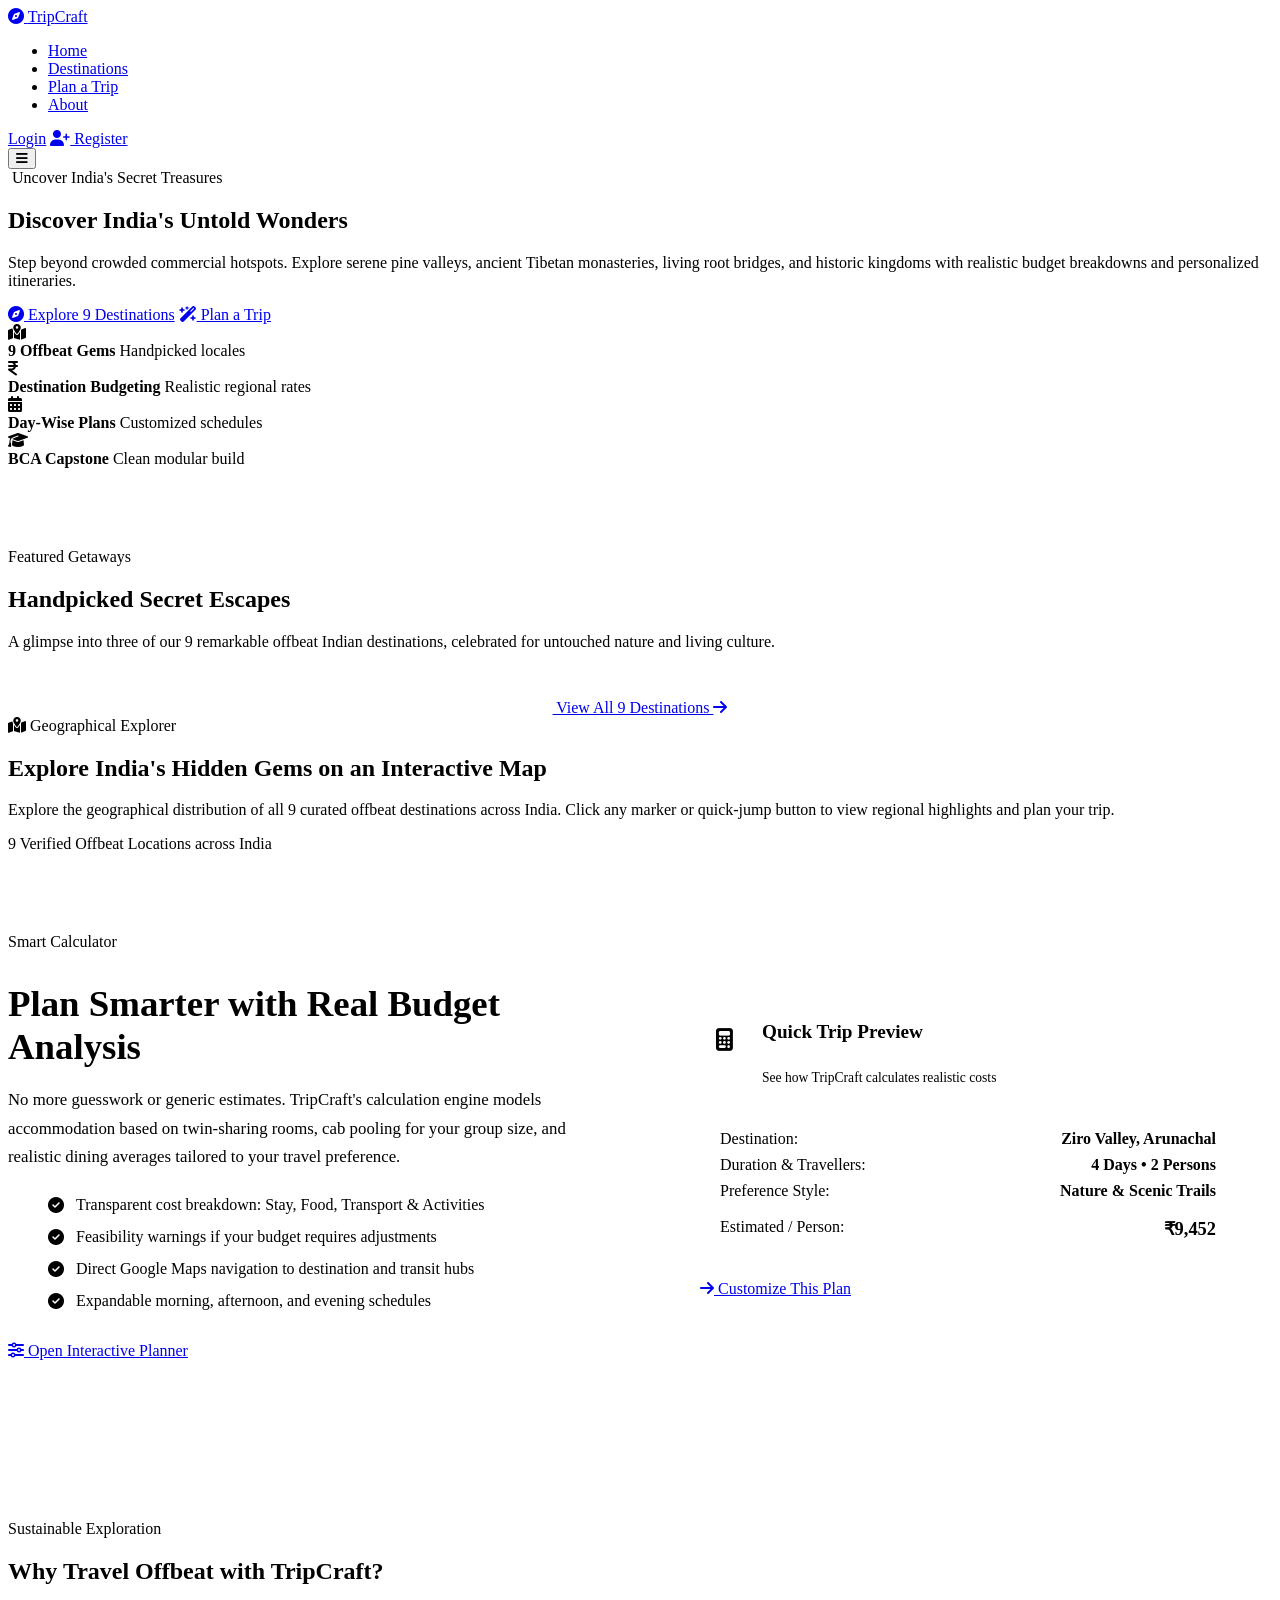
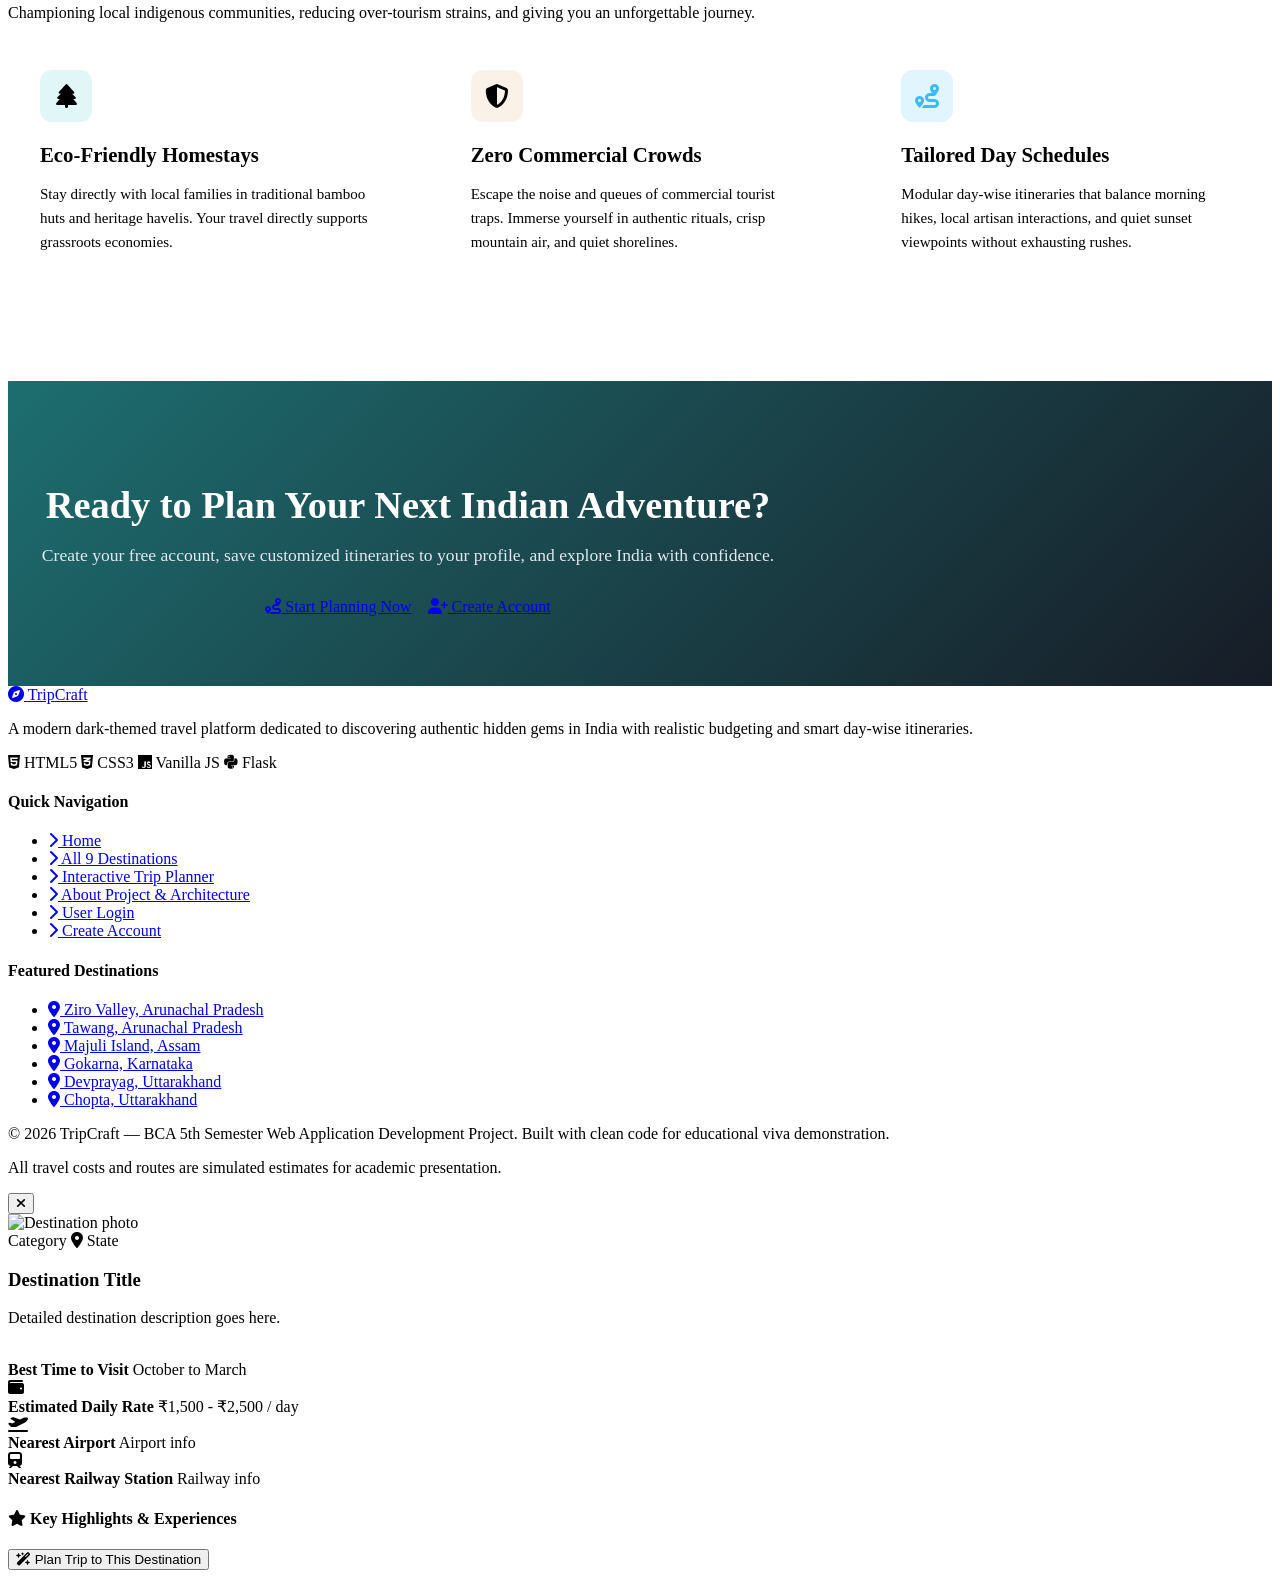
==== index.html @ 0efb02b8 "Add files via upload" ====
<!DOCTYPE html>
<html lang="en">
<head>
    <meta charset="UTF-8">
    <meta name="viewport" content="width=device-width, initial-scale=1.0">
    <title>TripCraft — Explore India's Hidden Gems & Plan Smart Trips</title>
    <meta name="description" content="TripCraft is a modern travel platform featuring 9 handpicked hidden destinations in India, realistic budget calculations, and personalized day-wise itineraries.">
    
    <!-- Google Fonts -->
    <link rel="preconnect" href="https://fonts.googleapis.com">
    <link rel="preconnect" href="https://fonts.gstatic.com" crossorigin>
    <link href="https://fonts.googleapis.com/css2?family=Outfit:wght@300;400;500;600;700;800&family=Plus+Jakarta+Sans:wght@400;500;600;700&display=swap" rel="stylesheet">
    
    <!-- Font Awesome Icons -->
    <link rel="stylesheet" href="https://cdnjs.cloudflare.com/ajax/libs/font-awesome/6.5.1/css/all.min.css" integrity="sha512-DTOQO9RWCH3ppGqcWaEA1BIZOC6xxalwEsw9c2QQeAIftl+Vegovlnee1c9QX4TctnWMn13TZye+giMm8e2LwA==" crossorigin="anonymous" referrerpolicy="no-referrer" />
    
    <!-- Leaflet.js CSS for Interactive Destinations Map -->
    <link rel="stylesheet" href="https://unpkg.com/leaflet@1.9.4/dist/leaflet.css" integrity="sha256-p4NxAoJBhIIN+hmNHrzRCf9tD/miZyoHS5obTRR9BMY=" crossorigin=""/>

    <!-- Custom Dark Theme Stylesheet -->
    <link rel="stylesheet" href="css/style.css">
</head>
<body>

    <!-- ================= NAVBAR ================= -->
    <header class="header" id="header">
        <div class="container navbar-container">
            <a href="index.html" class="logo">
                <span class="logo-icon"><i class="fa-solid fa-compass"></i></span>
                <span class="logo-text">Trip<span>Craft</span></span>
            </a>

            <nav class="nav-menu" id="navMenu">
                <ul class="nav-list">
                    <li class="nav-item"><a href="index.html" class="nav-link active">Home</a></li>
                    <li class="nav-item"><a href="destinations.html" class="nav-link">Destinations</a></li>
                    <li class="nav-item"><a href="planner.html" class="nav-link">Plan a Trip</a></li>
                    <li class="nav-item"><a href="about.html" class="nav-link">About</a></li>
                </ul>

                <!-- Dynamic Auth Section (Synced with JS) -->
                <div class="nav-auth" id="navAuthContainer">
                    <div class="auth-logged-out">
                        <a href="login.html" class="btn-nav-login">Login</a>
                        <a href="register.html" class="btn btn-primary btn-sm"><i class="fa-solid fa-user-plus"></i> Register</a>
                    </div>
                </div>
            </nav>

            <button class="nav-toggle" id="navToggle" aria-label="Toggle navigation menu">
                <i class="fa-solid fa-bars"></i>
            </button>
        </div>
    </header>

    <!-- ================= MAIN CONTENT ================= -->
    <main>
        <!-- Hero Section -->
        <section class="hero-section" id="home">
            <div class="hero-overlay"></div>
            <div class="container hero-content">
                <span class="hero-badge"><i class="fa-solid fa-sparkles"></i> Uncover India's Secret Treasures</span>
                <h1 class="hero-title">Discover India's <span>Untold Wonders</span></h1>
                <p class="hero-description">
                    Step beyond crowded commercial hotspots. Explore serene pine valleys, ancient Tibetan monasteries, living root bridges, and historic kingdoms with realistic budget breakdowns and personalized itineraries.
                </p>
                <div class="hero-buttons">
                    <a href="destinations.html" class="btn btn-primary btn-lg"><i class="fa-solid fa-compass"></i> Explore 9 Destinations</a>
                    <a href="planner.html" class="btn btn-secondary btn-lg"><i class="fa-solid fa-wand-magic-sparkles"></i> Plan a Trip</a>
                </div>

                <!-- Hero Highlights Strip -->
                <div class="hero-highlights">
                    <div class="highlight-item">
                        <i class="fa-solid fa-map-location-dot"></i>
                        <div>
                            <strong>9 Offbeat Gems</strong>
                            <span>Handpicked locales</span>
                        </div>
                    </div>
                    <div class="highlight-item">
                        <i class="fa-solid fa-indian-rupee-sign"></i>
                        <div>
                            <strong>Destination Budgeting</strong>
                            <span>Realistic regional rates</span>
                        </div>
                    </div>
                    <div class="highlight-item">
                        <i class="fa-solid fa-calendar-days"></i>
                        <div>
                            <strong>Day-Wise Plans</strong>
                            <span>Customized schedules</span>
                        </div>
                    </div>
                    <div class="highlight-item">
                        <i class="fa-solid fa-graduation-cap"></i>
                        <div>
                            <strong>BCA Capstone</strong>
                            <span>Clean modular build</span>
                        </div>
                    </div>
                </div>
            </div>
        </section>

        <!-- Featured Destinations Preview Section -->
        <section class="destinations-section" style="padding-top: 80px;">
            <div class="container">
                <div class="section-header">
                    <span class="section-tag">Featured Getaways</span>
                    <h2 class="section-title">Handpicked Secret Escapes</h2>
                    <p class="section-subtitle">
                        A glimpse into three of our 9 remarkable offbeat Indian destinations, celebrated for untouched nature and living culture.
                    </p>
                </div>

                <!-- Top 3 Grid Preview -->
                <div class="destinations-grid" id="destinationsGrid">
                    <!-- Populated dynamically via main.js -->
                </div>

                <div style="text-align: center; margin-top: 48px;">
                    <a href="destinations.html" class="btn btn-outline btn-lg">
                        <i class="fa-solid fa-grid-2"></i> View All 9 Destinations <i class="fa-solid fa-arrow-right"></i>
                    </a>
                </div>
            </div>
        </section>

        <!-- ================= INTERACTIVE DESTINATIONS MAP SECTION ================= -->
        <section class="map-section" id="interactiveMapSection">
            <div class="container">
                <div class="section-header">
                    <span class="section-tag"><i class="fa-solid fa-map-location-dot"></i> Geographical Explorer</span>
                    <h2 class="section-title">Explore India's Hidden Gems on an Interactive Map</h2>
                    <p class="section-subtitle">
                        Explore the geographical distribution of all 9 curated offbeat destinations across India. Click any marker or quick-jump button to view regional highlights and plan your trip.
                    </p>
                </div>

                <!-- Quick-Jump Filter Chips -->
                <div class="map-chips-container" id="mapChipsContainer">
                    <!-- Populated dynamically via main.js -->
                </div>

                <!-- Map Canvas -->
                <div class="map-wrapper">
                    <div id="destinationsMap" class="destinations-map"></div>
                    <div class="map-overlay-legend">
                        <span class="legend-dot"></span>
                        <span>9 Verified Offbeat Locations across India</span>
                    </div>
                </div>
            </div>
        </section>

        <!-- Interactive Trip Planner Teaser Section -->
        <section style="background-color: var(--bg-secondary); padding: 80px 0; border-top: 1px solid var(--border-color); border-bottom: 1px solid var(--border-color);">
            <div class="container" style="display: grid; grid-template-columns: 1fr 1fr; gap: 48px; align-items: center;">
                <div>
                    <span class="section-tag">Smart Calculator</span>
                    <h2 style="font-size: 2.3rem; margin-bottom: 18px; color: var(--text-main);">
                        Plan Smarter with Real Budget Analysis
                    </h2>
                    <p style="font-size: 1.05rem; color: var(--text-secondary); margin-bottom: 24px; line-height: 1.7;">
                        No more guesswork or generic estimates. TripCraft's calculation engine models accommodation based on twin-sharing rooms, cab pooling for your group size, and realistic dining averages tailored to your travel preference.
                    </p>
                    <ul style="display: flex; flex-direction: column; gap: 14px; margin-bottom: 32px;">
                        <li style="display: flex; align-items: center; gap: 12px; font-weight: 500;">
                            <i class="fa-solid fa-circle-check" style="color: var(--primary);"></i> Transparent cost breakdown: Stay, Food, Transport & Activities
                        </li>
                        <li style="display: flex; align-items: center; gap: 12px; font-weight: 500;">
                            <i class="fa-solid fa-circle-check" style="color: var(--primary);"></i> Feasibility warnings if your budget requires adjustments
                        </li>
                        <li style="display: flex; align-items: center; gap: 12px; font-weight: 500;">
                            <i class="fa-solid fa-circle-check" style="color: var(--primary);"></i> Direct Google Maps navigation to destination and transit hubs
                        </li>
                        <li style="display: flex; align-items: center; gap: 12px; font-weight: 500;">
                            <i class="fa-solid fa-circle-check" style="color: var(--primary);"></i> Expandable morning, afternoon, and evening schedules
                        </li>
                    </ul>
                    <a href="planner.html" class="btn btn-primary btn-lg">
                        <i class="fa-solid fa-sliders"></i> Open Interactive Planner
                    </a>
                </div>

                <div style="background: var(--bg-card); border: 1px solid var(--border-subtle); border-radius: var(--radius-lg); padding: 36px; box-shadow: var(--shadow-lg);">
                    <div style="display: flex; align-items: center; gap: 14px; margin-bottom: 24px;">
                        <div style="width: 48px; height: 48px; border-radius: var(--radius-sm); background: var(--primary-light); color: var(--primary); display: flex; align-items: center; justify-content: center; font-size: 1.4rem;">
                            <i class="fa-solid fa-calculator"></i>
                        </div>
                        <div>
                            <h4 style="font-size: 1.2rem; color: var(--text-main);">Quick Trip Preview</h4>
                            <span style="font-size: 0.85rem; color: var(--text-muted);">See how TripCraft calculates realistic costs</span>
                        </div>
                    </div>

                    <div style="background: var(--bg-secondary); border-radius: var(--radius-md); padding: 20px; border: 1px solid var(--border-color); margin-bottom: 20px;">
                        <div style="display: flex; justify-content: space-between; margin-bottom: 8px;">
                            <span>Destination:</span>
                            <strong style="color: var(--text-main);">Ziro Valley, Arunachal</strong>
                        </div>
                        <div style="display: flex; justify-content: space-between; margin-bottom: 8px;">
                            <span>Duration & Travellers:</span>
                            <strong style="color: var(--text-main);">4 Days • 2 Persons</strong>
                        </div>
                        <div style="display: flex; justify-content: space-between; margin-bottom: 8px;">
                            <span>Preference Style:</span>
                            <strong style="color: var(--primary);">Nature & Scenic Trails</strong>
                        </div>
                        <div style="display: flex; justify-content: space-between; padding-top: 10px; border-top: 1px solid var(--border-color);">
                            <span>Estimated / Person:</span>
                            <strong style="color: var(--secondary-accent); font-size: 1.15rem;">₹9,452</strong>
                        </div>
                    </div>

                    <a href="planner.html?dest=ziro" class="btn btn-outline btn-block">
                        <i class="fa-solid fa-arrow-right"></i> Customize This Plan
                    </a>
                </div>
            </div>
        </section>

        <!-- Why Choose TripCraft / Sustainable Travel -->
        <section style="padding: 80px 0;">
            <div class="container">
                <div class="section-header">
                    <span class="section-tag">Sustainable Exploration</span>
                    <h2 class="section-title">Why Travel Offbeat with TripCraft?</h2>
                    <p class="section-subtitle">
                        Championing local indigenous communities, reducing over-tourism strains, and giving you an unforgettable journey.
                    </p>
                </div>

                <div style="display: grid; grid-template-columns: repeat(3, 1fr); gap: 28px;">
                    <div style="background: var(--bg-card); border: 1px solid var(--border-color); border-radius: var(--radius-lg); padding: 32px; box-shadow: var(--shadow-sm);">
                        <div style="width: 52px; height: 52px; border-radius: 12px; background: rgba(54, 191, 192, 0.15); color: var(--primary); display: flex; align-items: center; justify-content: center; font-size: 1.5rem; margin-bottom: 20px;">
                            <i class="fa-solid fa-tree"></i>
                        </div>
                        <h3 style="font-size: 1.3rem; margin-bottom: 12px;">Eco-Friendly Homestays</h3>
                        <p style="font-size: 0.94rem; line-height: 1.6;">
                            Stay directly with local families in traditional bamboo huts and heritage havelis. Your travel directly supports grassroots economies.
                        </p>
                    </div>

                    <div style="background: var(--bg-card); border: 1px solid var(--border-color); border-radius: var(--radius-lg); padding: 32px; box-shadow: var(--shadow-sm);">
                        <div style="width: 52px; height: 52px; border-radius: 12px; background: rgba(217, 168, 108, 0.15); color: var(--secondary-accent); display: flex; align-items: center; justify-content: center; font-size: 1.5rem; margin-bottom: 20px;">
                            <i class="fa-solid fa-shield-halved"></i>
                        </div>
                        <h3 style="font-size: 1.3rem; margin-bottom: 12px;">Zero Commercial Crowds</h3>
                        <p style="font-size: 0.94rem; line-height: 1.6;">
                            Escape the noise and queues of commercial tourist traps. Immerse yourself in authentic rituals, crisp mountain air, and quiet shorelines.
                        </p>
                    </div>

                    <div style="background: var(--bg-card); border: 1px solid var(--border-color); border-radius: var(--radius-lg); padding: 32px; box-shadow: var(--shadow-sm);">
                        <div style="width: 52px; height: 52px; border-radius: 12px; background: rgba(56, 189, 248, 0.15); color: #38bdf8; display: flex; align-items: center; justify-content: center; font-size: 1.5rem; margin-bottom: 20px;">
                            <i class="fa-solid fa-route"></i>
                        </div>
                        <h3 style="font-size: 1.3rem; margin-bottom: 12px;">Tailored Day Schedules</h3>
                        <p style="font-size: 0.94rem; line-height: 1.6;">
                            Modular day-wise itineraries that balance morning hikes, local artisan interactions, and quiet sunset viewpoints without exhausting rushes.
                        </p>
                    </div>
                </div>
            </div>
        </section>

        <!-- CTA Callout Banner -->
        <section style="background: linear-gradient(135deg, #1d6e70 0%, #171c26 100%); padding: 70px 0; border-top: 1px solid var(--border-color);">
            <div class="container" style="text-align: center; max-width: 800px;">
                <h2 style="font-size: 2.4rem; color: #ffffff; margin-bottom: 16px;">Ready to Plan Your Next Indian Adventure?</h2>
                <p style="font-size: 1.1rem; color: #e2e8f0; margin-bottom: 32px;">
                    Create your free account, save customized itineraries to your profile, and explore India with confidence.
                </p>
                <div style="display: flex; justify-content: center; gap: 16px; flex-wrap: wrap;">
                    <a href="planner.html" class="btn btn-primary btn-lg"><i class="fa-solid fa-route"></i> Start Planning Now</a>
                    <a href="register.html" class="btn btn-outline-white btn-lg"><i class="fa-solid fa-user-plus"></i> Create Account</a>
                </div>
            </div>
        </section>
    </main>

    <!-- ================= FOOTER ================= -->
    <footer class="footer">
        <div class="container footer-container">
            <div class="footer-col brand-col">
                <a href="index.html" class="logo footer-logo">
                    <span class="logo-icon"><i class="fa-solid fa-compass"></i></span>
                    <span class="logo-text">Trip<span>Craft</span></span>
                </a>
                <p class="footer-desc">
                    A modern dark-themed travel platform dedicated to discovering authentic hidden gems in India with realistic budgeting and smart day-wise itineraries.
                </p>
                <div class="footer-badges">
                    <span class="footer-tag"><i class="fa-brands fa-html5"></i> HTML5</span>
                    <span class="footer-tag"><i class="fa-brands fa-css3-alt"></i> CSS3</span>
                    <span class="footer-tag"><i class="fa-brands fa-js"></i> Vanilla JS</span>
                    <span class="footer-tag"><i class="fa-brands fa-python"></i> Flask</span>
                </div>
            </div>

            <div class="footer-col links-col">
                <h4>Quick Navigation</h4>
                <ul class="footer-links">
                    <li><a href="index.html"><i class="fa-solid fa-chevron-right"></i> Home</a></li>
                    <li><a href="destinations.html"><i class="fa-solid fa-chevron-right"></i> All 9 Destinations</a></li>
                    <li><a href="planner.html"><i class="fa-solid fa-chevron-right"></i> Interactive Trip Planner</a></li>
                    <li><a href="about.html"><i class="fa-solid fa-chevron-right"></i> About Project & Architecture</a></li>
                    <li><a href="login.html"><i class="fa-solid fa-chevron-right"></i> User Login</a></li>
                    <li><a href="register.html"><i class="fa-solid fa-chevron-right"></i> Create Account</a></li>
                </ul>
            </div>

            <div class="footer-col dest-col">
                <h4>Featured Destinations</h4>
                <ul class="footer-links">
                    <li><a href="destinations.html"><i class="fa-solid fa-location-dot"></i> Ziro Valley, Arunachal Pradesh</a></li>
                    <li><a href="destinations.html"><i class="fa-solid fa-location-dot"></i> Tawang, Arunachal Pradesh</a></li>
                    <li><a href="destinations.html"><i class="fa-solid fa-location-dot"></i> Majuli Island, Assam</a></li>
                    <li><a href="destinations.html"><i class="fa-solid fa-location-dot"></i> Gokarna, Karnataka</a></li>
                    <li><a href="destinations.html"><i class="fa-solid fa-location-dot"></i> Devprayag, Uttarakhand</a></li>
                    <li><a href="destinations.html"><i class="fa-solid fa-location-dot"></i> Chopta, Uttarakhand</a></li>
                </ul>
            </div>
        </div>

        <div class="footer-bottom">
            <div class="container footer-bottom-content">
                <p>© 2026 TripCraft — BCA 5th Semester Web Application Development Project. Built with clean code for educational viva demonstration.</p>
                <p class="footer-disclaimer-text">All travel costs and routes are simulated estimates for academic presentation.</p>
            </div>
        </div>
    </footer>

    <!-- ================= DESTINATION DETAILS MODAL ================= -->
    <div class="modal-backdrop" id="destinationModal" aria-hidden="true">
        <div class="modal-dialog">
            <button class="modal-close-btn" id="modalCloseBtn" aria-label="Close details modal">
                <i class="fa-solid fa-xmark"></i>
            </button>
            <div class="modal-image-wrapper">
                <img id="modalImg" src="" alt="Destination photo" class="modal-hero-img">
                <div class="modal-badge-group">
                    <span class="modal-category" id="modalCategory">Category</span>
                    <span class="modal-state" id="modalState"><i class="fa-solid fa-location-dot"></i> State</span>
                </div>
            </div>
            <div class="modal-body">
                <h3 class="modal-title" id="modalTitle">Destination Title</h3>
                <p class="modal-description" id="modalDescription">Detailed destination description goes here.</p>

                <div class="modal-info-grid">
                    <div class="modal-info-item">
                        <i class="fa-solid fa-calendar-star"></i>
                        <div>
                            <strong>Best Time to Visit</strong>
                            <span id="modalBestTime">October to March</span>
                        </div>
                    </div>
                    <div class="modal-info-item">
                        <i class="fa-solid fa-wallet"></i>
                        <div>
                            <strong>Estimated Daily Rate</strong>
                            <span id="modalDailyRate">₹1,500 - ₹2,500 / day</span>
                        </div>
                    </div>
                    <div class="modal-info-item">
                        <i class="fa-solid fa-plane-departure"></i>
                        <div>
                            <strong>Nearest Airport</strong>
                            <span id="modalAirport">Airport info</span>
                        </div>
                    </div>
                    <div class="modal-info-item">
                        <i class="fa-solid fa-train"></i>
                        <div>
                            <strong>Nearest Railway Station</strong>
                            <span id="modalRailway">Railway info</span>
                        </div>
                    </div>
                </div>

                <div class="modal-highlights-box">
                    <h4><i class="fa-solid fa-star"></i> Key Highlights & Experiences</h4>
                    <ul class="modal-highlights-list" id="modalHighlights">
                        <!-- Populated by JS -->
                    </ul>
                </div>

                <div class="modal-actions">
                    <button class="btn btn-primary btn-block btn-lg" id="modalBtnPlanHere">
                        <i class="fa-solid fa-wand-magic-sparkles"></i> Plan Trip to This Destination
                    </button>
                </div>
            </div>
        </div>
    </div>

    <!-- Leaflet.js for Interactive Destinations Map -->
    <script src="https://unpkg.com/leaflet@1.9.4/dist/leaflet.js" integrity="sha256-20nQCchB9co0qIjJZRGuk2/Z9VM+kNiyxNV1lvTlZBo=" crossorigin=""></script>

    <!-- Custom JavaScript -->
    <script src="js/main.js"></script>
</body>
</html>
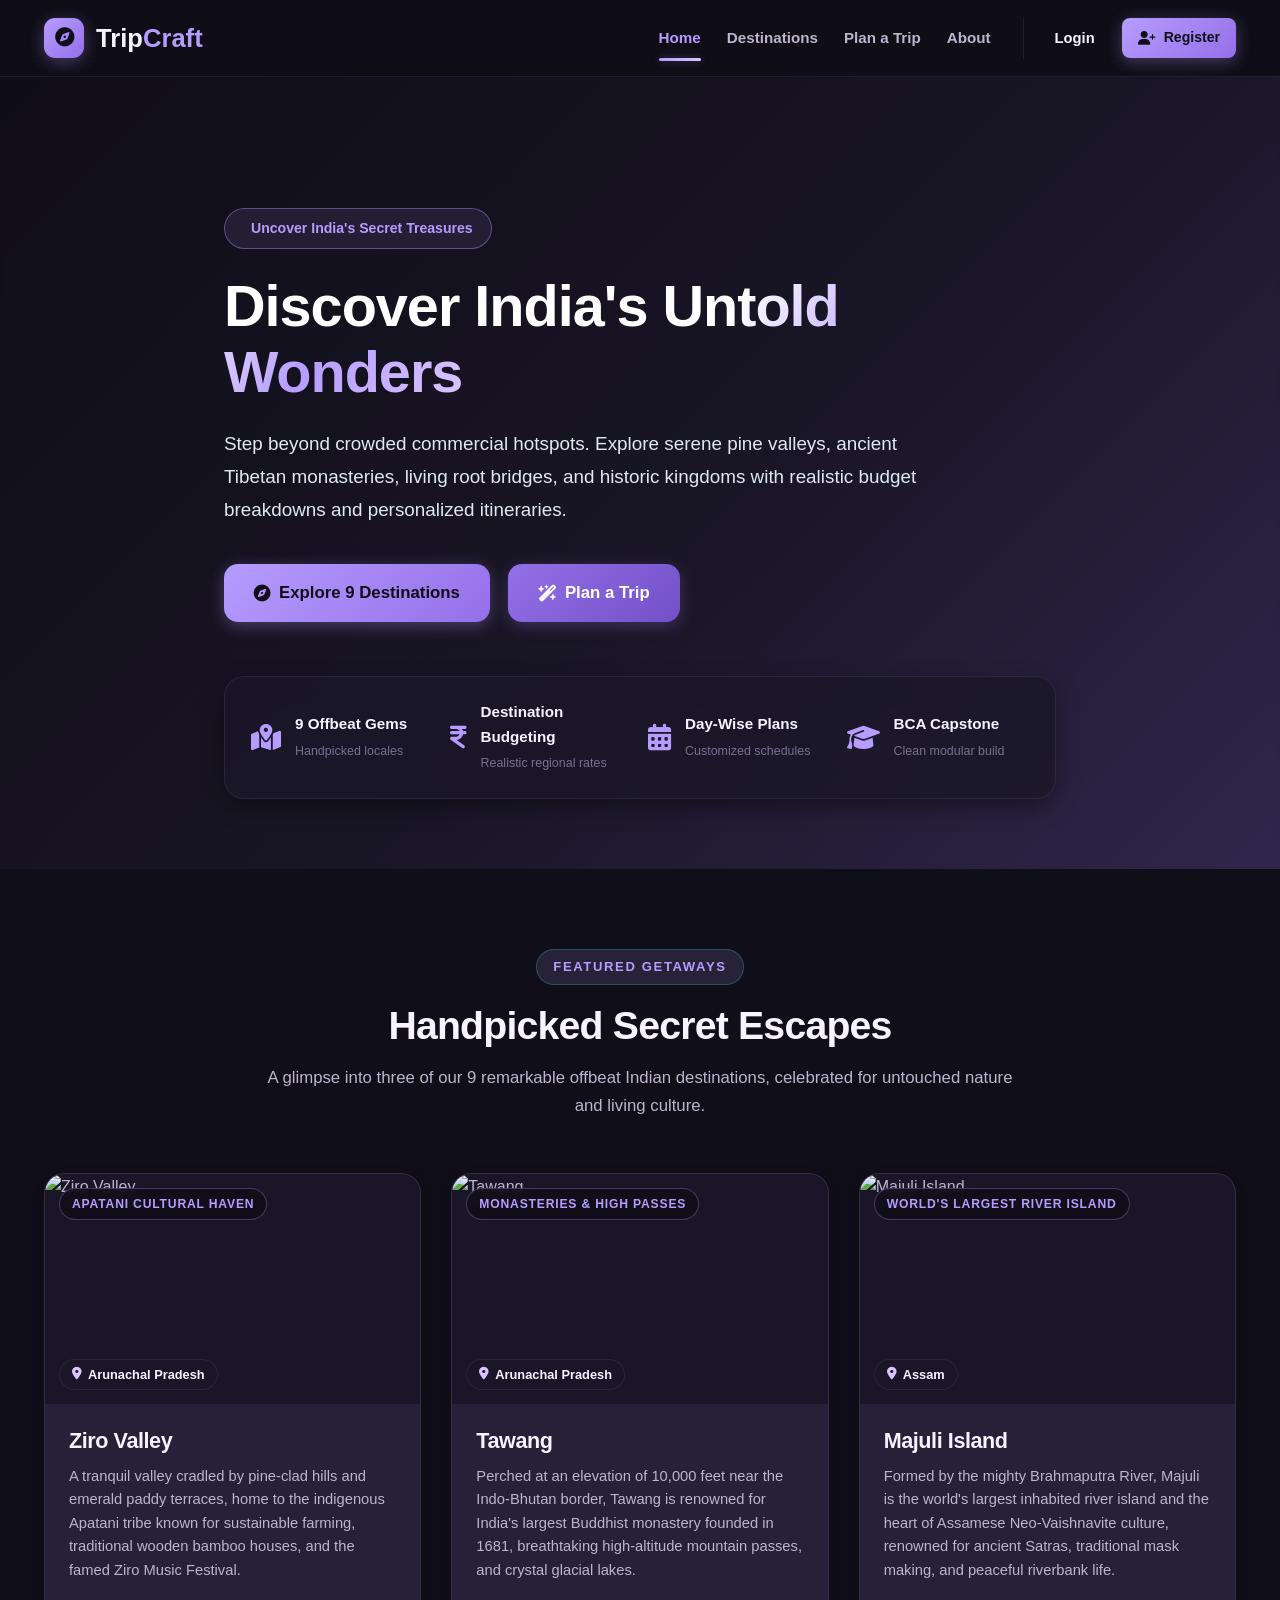
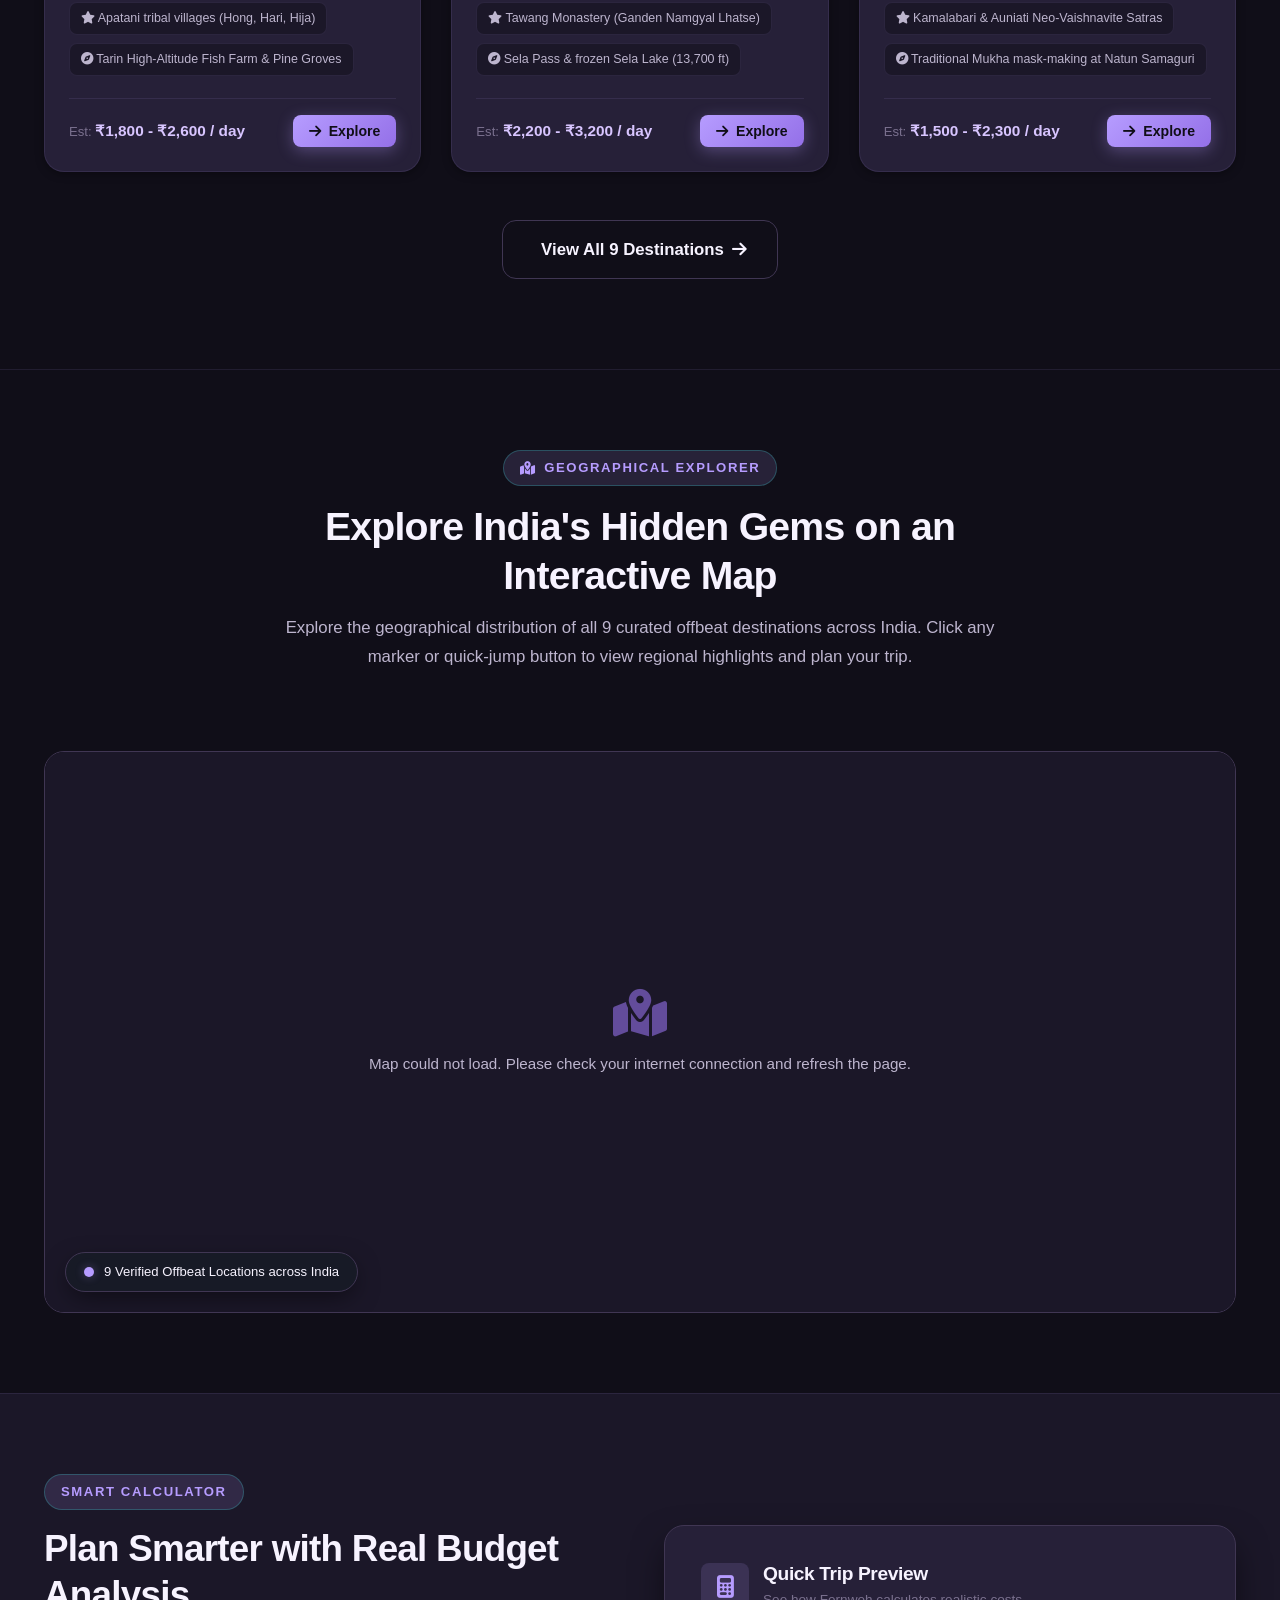
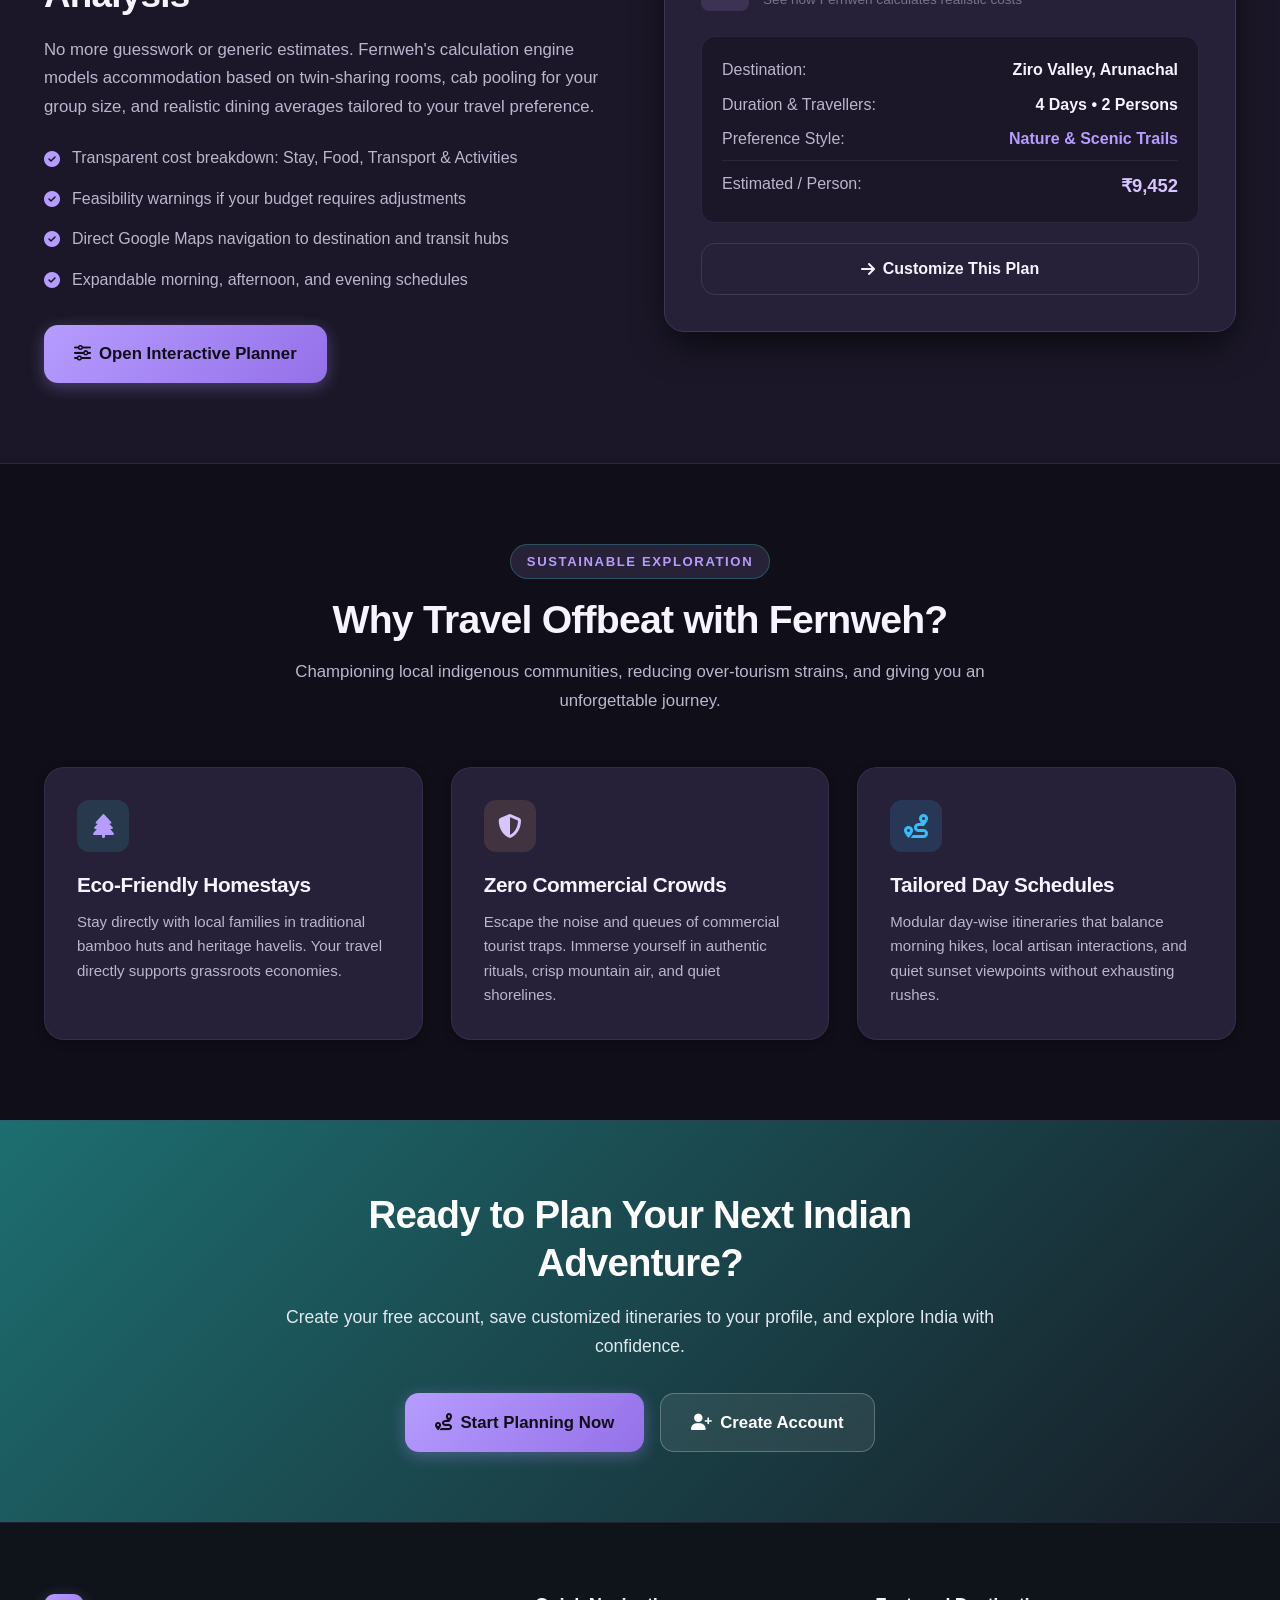
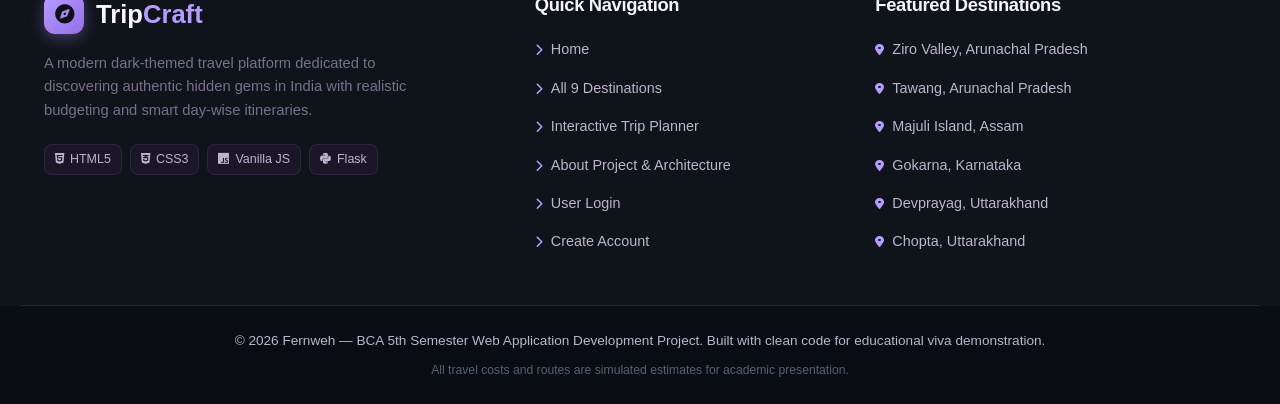
==== commit 392094fa: "Fix Fernweh asset paths and branding" ====
--- a/index.html
+++ b/index.html
@@ -3,8 +3,8 @@
 <head>
     <meta charset="UTF-8">
     <meta name="viewport" content="width=device-width, initial-scale=1.0">
-    <title>TripCraft — Explore India's Hidden Gems & Plan Smart Trips</title>
-    <meta name="description" content="TripCraft is a modern travel platform featuring 9 handpicked hidden destinations in India, realistic budget calculations, and personalized day-wise itineraries.">
+    <title>Fernweh — Explore India's Hidden Gems & Plan Smart Trips</title>
+    <meta name="description" content="Fernweh is a modern travel platform featuring 9 handpicked hidden destinations in India, realistic budget calculations, and personalized day-wise itineraries.">
     
     <!-- Google Fonts -->
     <link rel="preconnect" href="https://fonts.googleapis.com">
@@ -18,7 +18,7 @@
     <link rel="stylesheet" href="https://unpkg.com/leaflet@1.9.4/dist/leaflet.css" integrity="sha256-p4NxAoJBhIIN+hmNHrzRCf9tD/miZyoHS5obTRR9BMY=" crossorigin=""/>
 
     <!-- Custom Dark Theme Stylesheet -->
-    <link rel="stylesheet" href="css/style.css">
+    <link rel="stylesheet" href="style.css">
 </head>
 <body>
 
@@ -163,7 +163,7 @@
                         Plan Smarter with Real Budget Analysis
                     </h2>
                     <p style="font-size: 1.05rem; color: var(--text-secondary); margin-bottom: 24px; line-height: 1.7;">
-                        No more guesswork or generic estimates. TripCraft's calculation engine models accommodation based on twin-sharing rooms, cab pooling for your group size, and realistic dining averages tailored to your travel preference.
+                        No more guesswork or generic estimates. Fernweh's calculation engine models accommodation based on twin-sharing rooms, cab pooling for your group size, and realistic dining averages tailored to your travel preference.
                     </p>
                     <ul style="display: flex; flex-direction: column; gap: 14px; margin-bottom: 32px;">
                         <li style="display: flex; align-items: center; gap: 12px; font-weight: 500;">
@@ -191,7 +191,7 @@
                         </div>
                         <div>
                             <h4 style="font-size: 1.2rem; color: var(--text-main);">Quick Trip Preview</h4>
-                            <span style="font-size: 0.85rem; color: var(--text-muted);">See how TripCraft calculates realistic costs</span>
+                            <span style="font-size: 0.85rem; color: var(--text-muted);">See how Fernweh calculates realistic costs</span>
                         </div>
                     </div>
 
@@ -221,12 +221,12 @@
             </div>
         </section>
 
-        <!-- Why Choose TripCraft / Sustainable Travel -->
+        <!-- Why Choose Fernweh / Sustainable Travel -->
         <section style="padding: 80px 0;">
             <div class="container">
                 <div class="section-header">
                     <span class="section-tag">Sustainable Exploration</span>
-                    <h2 class="section-title">Why Travel Offbeat with TripCraft?</h2>
+                    <h2 class="section-title">Why Travel Offbeat with Fernweh?</h2>
                     <p class="section-subtitle">
                         Championing local indigenous communities, reducing over-tourism strains, and giving you an unforgettable journey.
                     </p>
@@ -327,7 +327,7 @@
 
         <div class="footer-bottom">
             <div class="container footer-bottom-content">
-                <p>© 2026 TripCraft — BCA 5th Semester Web Application Development Project. Built with clean code for educational viva demonstration.</p>
+                <p>© 2026 Fernweh — BCA 5th Semester Web Application Development Project. Built with clean code for educational viva demonstration.</p>
                 <p class="footer-disclaimer-text">All travel costs and routes are simulated estimates for academic presentation.</p>
             </div>
         </div>
@@ -401,6 +401,6 @@
     <script src="https://unpkg.com/leaflet@1.9.4/dist/leaflet.js" integrity="sha256-20nQCchB9co0qIjJZRGuk2/Z9VM+kNiyxNV1lvTlZBo=" crossorigin=""></script>
 
     <!-- Custom JavaScript -->
-    <script src="js/main.js"></script>
+    <script src="main.js"></script>
 </body>
 </html>
--- a/style.css
+++ b/style.css
@@ -0,0 +1,2926 @@
+/* ===================================================================
+   TripCraft — Premium Purple/Lavender Dark Theme Travel Platform
+   CSS3 Stylesheet (Deep Black-Purple & Lavender UI/UX)
+   =================================================================== */
+
+/* ---------------- 1. CSS VARIABLES (PURPLE/LAVENDER PALETTE) ---------------- */
+:root {
+    /* Base Dark Purple Theme Colors */
+    --bg-main: #100E18;            /* Deep black-purple background */
+    --bg-secondary: #1B1728;       /* Secondary background / sections */
+    --bg-card: #262038;            /* Card & container background */
+    --bg-card-hover: #2f2a45;      /* Card hover state */
+    --bg-glass: rgba(38, 32, 56, 0.88);
+
+    /* Purple / Lavender Accents */
+    --primary: #B69CFF;            /* Soft lavender primary */
+    --primary-hover: #c8b3ff;
+    --primary-dark: #9470E8;       /* Deep purple highlight */
+    --primary-light: rgba(182, 156, 255, 0.14);
+    --primary-glow: rgba(182, 156, 255, 0.32);
+
+    --secondary-accent: #D8C5FF;   /* Light lavender secondary */
+    --secondary-hover: #e8d8ff;
+    --secondary-light: rgba(216, 197, 255, 0.12);
+    --secondary-glow: rgba(148, 112, 232, 0.3);
+
+    /* Text Colors */
+    --text-main: #F7F3FF;          /* Warm white / lavender tint */
+    --text-secondary: #BDB5CE;     /* Secondary / body text */
+    --text-muted: #7A708E;         /* Subtext & placeholders */
+    --text-inverse: #100E18;       /* Text on bright accents */
+
+    /* Borders & Dividers */
+    --border-color: rgba(182, 156, 255, 0.10);
+    --border-color-hover: rgba(182, 156, 255, 0.45);
+    --border-subtle: #403653;
+
+    /* Status Colors */
+    --success: #10b981;
+    --success-bg: rgba(16, 185, 129, 0.16);
+    --success-border: rgba(16, 185, 129, 0.4);
+
+    --warning: #f59e0b;
+    --warning-bg: rgba(245, 158, 11, 0.16);
+    --warning-border: rgba(245, 158, 11, 0.4);
+
+    --danger: #f87171;
+    --danger-bg: rgba(239, 68, 68, 0.16);
+    --danger-border: rgba(239, 68, 68, 0.4);
+
+    --info: #a78bfa;
+    --info-bg: rgba(167, 139, 250, 0.15);
+
+    /* Typography */
+    --font-heading: 'Outfit', -apple-system, BlinkMacSystemFont, 'Segoe UI', Roboto, sans-serif;
+    --font-body: 'Plus Jakarta Sans', -apple-system, BlinkMacSystemFont, 'Segoe UI', Roboto, sans-serif;
+
+    /* Spacing & Radii */
+    --radius-sm: 8px;
+    --radius-md: 14px;
+    --radius-lg: 20px;
+    --radius-xl: 28px;
+    --radius-full: 9999px;
+
+    /* Dark Purple Shadows */
+    --shadow-sm: 0 2px 8px rgba(0, 0, 0, 0.35);
+    --shadow-md: 0 8px 24px -4px rgba(0, 0, 0, 0.5);
+    --shadow-lg: 0 16px 36px -6px rgba(0, 0, 0, 0.65);
+    --shadow-glow: 0 0 28px rgba(148, 112, 232, 0.22);
+
+    /* Transitions */
+    --transition: all 0.25s cubic-bezier(0.4, 0, 0.2, 1);
+}
+
+/* ---------------- 2. RESET & BASE ---------------- */
+*, *::before, *::after {
+    margin: 0;
+    padding: 0;
+    box-sizing: border-box;
+}
+
+html {
+    scroll-behavior: smooth;
+    font-size: 16px;
+}
+
+body {
+    font-family: var(--font-body);
+    color: var(--text-secondary);
+    background-color: var(--bg-main);
+    line-height: 1.65;
+    overflow-x: hidden;
+    -webkit-font-smoothing: antialiased;
+    min-height: 100vh;
+    display: flex;
+    flex-direction: column;
+}
+
+main {
+    flex: 1 0 auto;
+}
+
+img {
+    max-width: 100%;
+    height: auto;
+    display: block;
+}
+
+a {
+    color: inherit;
+    text-decoration: none;
+    transition: var(--transition);
+}
+
+ul {
+    list-style: none;
+}
+
+button, input, select, textarea {
+    font-family: inherit;
+    font-size: inherit;
+    color: inherit;
+}
+
+.container {
+    width: 100%;
+    max-width: 1240px;
+    margin: 0 auto;
+    padding: 0 24px;
+}
+
+/* ---------------- 3. TYPOGRAPHY & HEADINGS ---------------- */
+h1, h2, h3, h4, h5, h6 {
+    font-family: var(--font-heading);
+    font-weight: 700;
+    line-height: 1.25;
+    color: var(--text-main);
+    letter-spacing: -0.02em;
+}
+
+p {
+    color: var(--text-secondary);
+}
+
+.section-header {
+    text-align: center;
+    max-width: 760px;
+    margin: 0 auto 52px;
+}
+
+.section-tag {
+    display: inline-flex;
+    align-items: center;
+    gap: 8px;
+    font-size: 0.82rem;
+    font-weight: 700;
+    text-transform: uppercase;
+    letter-spacing: 1.6px;
+    color: var(--primary);
+    background-color: var(--primary-light);
+    border: 1px solid rgba(54, 191, 192, 0.3);
+    padding: 6px 16px;
+    border-radius: var(--radius-full);
+    margin-bottom: 16px;
+}
+
+.section-title {
+    font-size: 2.45rem;
+    margin-bottom: 14px;
+    color: var(--text-main);
+}
+
+.section-subtitle {
+    font-size: 1.05rem;
+    color: var(--text-secondary);
+    line-height: 1.7;
+}
+
+/* ---------------- 4. BUTTONS & INTERACTIVE STATES ---------------- */
+.btn {
+    display: inline-flex;
+    align-items: center;
+    justify-content: center;
+    gap: 8px;
+    padding: 12px 24px;
+    border-radius: var(--radius-md);
+    font-weight: 600;
+    cursor: pointer;
+    border: none;
+    outline: none;
+    transition: var(--transition);
+    text-align: center;
+    text-decoration: none;
+}
+
+.btn-primary {
+    background: linear-gradient(135deg, var(--primary) 0%, var(--primary-dark) 100%);
+    color: var(--text-inverse);
+    font-weight: 700;
+    box-shadow: 0 4px 16px var(--primary-glow);
+}
+
+.btn-primary:hover {
+    transform: translateY(-2px);
+    box-shadow: 0 8px 28px var(--primary-glow);
+    background: linear-gradient(135deg, var(--secondary-accent) 0%, var(--primary) 100%);
+    color: var(--text-inverse);
+}
+
+.btn-secondary {
+    background: linear-gradient(135deg, var(--primary-dark) 0%, #7250c8 100%);
+    color: #ffffff;
+    font-weight: 700;
+    box-shadow: 0 4px 16px var(--secondary-glow);
+}
+
+.btn-secondary:hover {
+    transform: translateY(-2px);
+    box-shadow: 0 8px 28px var(--secondary-glow);
+    background: linear-gradient(135deg, var(--primary) 0%, var(--primary-dark) 100%);
+}
+
+.btn-outline {
+    background: transparent;
+    color: var(--text-main);
+    border: 1.5px solid var(--border-subtle);
+}
+
+.btn-outline:hover {
+    border-color: var(--primary);
+    color: var(--primary);
+    background: var(--primary-light);
+    transform: translateY(-2px);
+}
+
+.btn-outline-white {
+    background: rgba(255, 255, 255, 0.08);
+    color: #ffffff;
+    border: 1px solid rgba(255, 255, 255, 0.25);
+    backdrop-filter: blur(8px);
+}
+
+.btn-outline-white:hover {
+    background: rgba(255, 255, 255, 0.2);
+    border-color: #ffffff;
+    color: #ffffff;
+    transform: translateY(-2px);
+}
+
+.btn-sm {
+    padding: 8px 16px;
+    font-size: 0.88rem;
+    border-radius: var(--radius-sm);
+}
+
+.btn-lg {
+    padding: 15px 30px;
+    font-size: 1.05rem;
+    border-radius: var(--radius-md);
+}
+
+.btn-block {
+    width: 100%;
+}
+
+.btn-danger {
+    background: var(--danger-bg);
+    color: var(--danger);
+    border: 1px solid var(--danger-border);
+}
+
+.btn-danger:hover {
+    background: var(--danger);
+    color: #ffffff;
+}
+
+/* ---------------- 5. NAVBAR & MULTI-PAGE NAVIGATION ---------------- */
+.header {
+    position: sticky;
+    top: 0;
+    left: 0;
+    width: 100%;
+    z-index: 1000;
+    background: rgba(16, 14, 24, 0.93);
+    backdrop-filter: blur(16px);
+    border-bottom: 1px solid var(--border-color);
+    transition: var(--transition);
+}
+
+.header.scrolled {
+    background: rgba(16, 14, 24, 0.99);
+    box-shadow: 0 4px 24px rgba(148, 112, 232, 0.12);
+}
+
+.navbar-container {
+    display: flex;
+    align-items: center;
+    justify-content: space-between;
+    height: 76px;
+}
+
+.logo {
+    display: flex;
+    align-items: center;
+    gap: 12px;
+    font-family: var(--font-heading);
+    font-size: 1.6rem;
+    font-weight: 800;
+    color: var(--text-main);
+}
+
+.logo-icon {
+    display: flex;
+    align-items: center;
+    justify-content: center;
+    width: 40px;
+    height: 40px;
+    background: linear-gradient(135deg, var(--primary) 0%, var(--primary-dark) 100%);
+    color: var(--text-inverse);
+    border-radius: 11px;
+    font-size: 1.2rem;
+    box-shadow: 0 4px 16px var(--primary-glow);
+}
+
+.logo-text span {
+    color: var(--primary);
+}
+
+.nav-menu {
+    display: flex;
+    align-items: center;
+    gap: 32px;
+}
+
+.nav-list {
+    display: flex;
+    align-items: center;
+    gap: 26px;
+}
+
+.nav-item {
+    position: relative;
+}
+
+.nav-link {
+    font-weight: 600;
+    color: var(--text-secondary);
+    font-size: 0.95rem;
+    position: relative;
+    padding: 8px 0;
+    display: inline-flex;
+    align-items: center;
+    gap: 6px;
+    transition: var(--transition);
+}
+
+.nav-link:hover {
+    color: var(--primary);
+}
+
+/* Active navigation page indicator */
+.nav-link.active {
+    color: var(--primary);
+}
+
+.nav-link.active::after {
+    content: '';
+    position: absolute;
+    bottom: -2px;
+    left: 0;
+    width: 100%;
+    height: 2.5px;
+    background: linear-gradient(90deg, var(--primary), var(--secondary-accent));
+    border-radius: 2px;
+    box-shadow: 0 0 10px var(--primary-glow);
+}
+
+/* Auth Section in Navbar */
+.nav-auth {
+    display: flex;
+    align-items: center;
+    gap: 12px;
+    padding-left: 14px;
+    border-left: 1px solid var(--border-color);
+}
+
+.auth-logged-out {
+    display: flex;
+    align-items: center;
+    gap: 10px;
+}
+
+.btn-nav-login {
+    color: var(--text-main);
+    font-weight: 600;
+    font-size: 0.92rem;
+    padding: 8px 16px;
+    border-radius: var(--radius-sm);
+    border: 1px solid transparent;
+}
+
+.btn-nav-login:hover {
+    color: var(--primary);
+    border-color: rgba(54, 191, 192, 0.3);
+    background: var(--primary-light);
+}
+
+/* User Profile Dropdown */
+.auth-logged-in {
+    position: relative;
+}
+
+.user-profile-trigger {
+    display: flex;
+    align-items: center;
+    gap: 10px;
+    background: var(--bg-card);
+    border: 1px solid var(--border-color);
+    padding: 6px 14px 6px 8px;
+    border-radius: var(--radius-full);
+    cursor: pointer;
+    transition: var(--transition);
+}
+
+.user-profile-trigger:hover {
+    border-color: var(--primary);
+    background: #313f52;
+}
+
+.user-avatar-circle {
+    width: 32px;
+    height: 32px;
+    border-radius: 50%;
+    background: linear-gradient(135deg, var(--primary), var(--secondary-accent));
+    color: #171c26;
+    display: flex;
+    align-items: center;
+    justify-content: center;
+    font-weight: 700;
+    font-size: 0.88rem;
+}
+
+.user-name-label {
+    font-weight: 600;
+    font-size: 0.88rem;
+    color: var(--text-main);
+}
+
+.user-dropdown-icon {
+    font-size: 0.75rem;
+    color: var(--text-muted);
+    transition: transform 0.25s ease;
+}
+
+.user-profile-trigger.active .user-dropdown-icon {
+    transform: rotate(180deg);
+}
+
+.user-dropdown-menu {
+    position: absolute;
+    top: calc(100% + 10px);
+    right: 0;
+    width: 230px;
+    background: var(--bg-card);
+    border: 1px solid var(--border-subtle);
+    border-radius: var(--radius-md);
+    box-shadow: var(--shadow-lg);
+    padding: 8px 0;
+    opacity: 0;
+    visibility: hidden;
+    transform: translateY(10px);
+    transition: var(--transition);
+    z-index: 100;
+}
+
+.user-dropdown-menu.show {
+    opacity: 1;
+    visibility: visible;
+    transform: translateY(0);
+}
+
+.dropdown-user-info {
+    padding: 12px 16px;
+    border-bottom: 1px solid var(--border-color);
+}
+
+.dropdown-user-name {
+    font-weight: 700;
+    color: var(--text-main);
+    font-size: 0.92rem;
+}
+
+.dropdown-user-email {
+    font-size: 0.78rem;
+    color: var(--text-muted);
+    word-break: break-all;
+}
+
+.dropdown-item {
+    display: flex;
+    align-items: center;
+    gap: 12px;
+    padding: 10px 16px;
+    font-size: 0.9rem;
+    color: var(--text-secondary);
+    transition: var(--transition);
+}
+
+.dropdown-item i {
+    width: 18px;
+    font-size: 0.95rem;
+    color: var(--primary);
+}
+
+.dropdown-item:hover {
+    background: var(--bg-secondary);
+    color: var(--text-main);
+}
+
+.dropdown-divider {
+    height: 1px;
+    background: var(--border-color);
+    margin: 6px 0;
+}
+
+.dropdown-item.logout-link {
+    color: var(--danger);
+}
+
+.dropdown-item.logout-link i {
+    color: var(--danger);
+}
+
+.dropdown-item.logout-link:hover {
+    background: var(--danger-bg);
+}
+
+.nav-toggle {
+    display: none;
+    background: transparent;
+    border: none;
+    font-size: 1.4rem;
+    color: var(--text-main);
+    cursor: pointer;
+    padding: 6px;
+}
+
+/* ---------------- 6. HERO SECTION (HOME PAGE) ---------------- */
+.hero-section {
+    position: relative;
+    min-height: 88vh;
+    padding-top: 130px;
+    padding-bottom: 70px;
+    display: flex;
+    align-items: center;
+    background: url('../photo/kotor.jpg') center/cover no-repeat;
+    color: #ffffff;
+}
+
+.hero-overlay {
+    position: absolute;
+    inset: 0;
+    background: linear-gradient(135deg, rgba(16, 14, 24, 0.95) 0%, rgba(27, 23, 40, 0.84) 55%, rgba(148, 112, 232, 0.25) 100%);
+    backdrop-filter: blur(2px);
+}
+
+.hero-content {
+    position: relative;
+    z-index: 2;
+    max-width: 880px;
+}
+
+.hero-badge {
+    display: inline-flex;
+    align-items: center;
+    gap: 8px;
+    background: rgba(38, 32, 56, 0.88);
+    border: 1px solid rgba(182, 156, 255, 0.4);
+    backdrop-filter: blur(8px);
+    color: var(--primary);
+    font-size: 0.88rem;
+    font-weight: 600;
+    padding: 8px 18px;
+    border-radius: var(--radius-full);
+    margin-bottom: 24px;
+}
+
+.hero-title {
+    font-size: 3.6rem;
+    line-height: 1.15;
+    color: #ffffff;
+    margin-bottom: 22px;
+    letter-spacing: -1px;
+}
+
+.hero-title span {
+    background: linear-gradient(120deg, #ffffff 20%, var(--primary) 60%, var(--secondary-accent) 100%);
+    -webkit-background-clip: text;
+    -webkit-text-fill-color: transparent;
+}
+
+.hero-description {
+    font-size: 1.18rem;
+    color: #e2e8f0;
+    line-height: 1.75;
+    margin-bottom: 38px;
+    max-width: 740px;
+}
+
+.hero-buttons {
+    display: flex;
+    align-items: center;
+    gap: 18px;
+    flex-wrap: wrap;
+    margin-bottom: 54px;
+}
+
+.hero-highlights {
+    display: grid;
+    grid-template-columns: repeat(4, 1fr);
+    gap: 16px;
+    background: rgba(27, 23, 40, 0.80);
+    backdrop-filter: blur(14px);
+    border: 1px solid var(--border-color);
+    border-radius: var(--radius-lg);
+    padding: 22px 26px;
+    box-shadow: var(--shadow-md);
+}
+
+.highlight-item {
+    display: flex;
+    align-items: center;
+    gap: 14px;
+}
+
+.highlight-item i {
+    font-size: 1.65rem;
+    color: var(--primary);
+}
+
+.highlight-item strong {
+    display: block;
+    font-size: 0.95rem;
+    color: var(--text-main);
+}
+
+.highlight-item span {
+    font-size: 0.78rem;
+    color: var(--text-muted);
+}
+
+/* ---------------- 7. INNER PAGE HEADER BANNER ---------------- */
+.page-banner {
+    background: linear-gradient(180deg, var(--bg-secondary) 0%, var(--bg-main) 100%);
+    border-bottom: 1px solid var(--border-color);
+    padding: 56px 0 46px;
+    text-align: center;
+    position: relative;
+    overflow: hidden;
+}
+
+.page-banner::before {
+    content: '';
+    position: absolute;
+    top: -50%;
+    left: 50%;
+    transform: translateX(-50%);
+    width: 600px;
+    height: 300px;
+    background: radial-gradient(circle, var(--primary-light) 0%, transparent 70%);
+    pointer-events: none;
+    opacity: 0.8;
+}
+
+.page-banner .container {
+    position: relative;
+    z-index: 2;
+}
+
+.page-title {
+    font-size: 2.5rem;
+    color: var(--text-main);
+    margin-bottom: 12px;
+}
+
+.page-subtitle {
+    font-size: 1.05rem;
+    color: var(--text-secondary);
+    max-width: 680px;
+    margin: 0 auto 18px;
+}
+
+.breadcrumb {
+    display: flex;
+    align-items: center;
+    justify-content: center;
+    gap: 8px;
+    font-size: 0.85rem;
+    color: var(--text-muted);
+}
+
+.breadcrumb a {
+    color: var(--text-secondary);
+}
+
+.breadcrumb a:hover {
+    color: var(--primary);
+}
+
+.breadcrumb span.current {
+    color: var(--primary);
+    font-weight: 600;
+}
+
+/* ---------------- 8. DESTINATIONS SECTION & CARDS ---------------- */
+.destinations-section {
+    padding: 70px 0 90px;
+    background-color: var(--bg-main);
+}
+
+.filter-wrapper {
+    display: flex;
+    flex-direction: column;
+    align-items: center;
+    gap: 20px;
+    margin-bottom: 44px;
+}
+
+/* Search bar */
+.dest-search-bar {
+    position: relative;
+    width: 100%;
+    max-width: 520px;
+}
+
+.dest-search-bar input {
+    width: 100%;
+    padding: 13px 20px 13px 44px;
+    background: var(--bg-card);
+    border: 1.5px solid var(--border-subtle);
+    border-radius: var(--radius-full);
+    color: var(--text-main);
+    font-size: 0.95rem;
+    transition: var(--transition);
+}
+
+.dest-search-bar input:focus {
+    outline: none;
+    border-color: var(--primary);
+    box-shadow: 0 0 0 3px var(--primary-light);
+}
+
+.dest-search-bar i {
+    position: absolute;
+    left: 18px;
+    top: 50%;
+    transform: translateY(-50%);
+    color: var(--text-muted);
+    font-size: 1rem;
+}
+
+.filter-container {
+    display: flex;
+    align-items: center;
+    justify-content: center;
+    gap: 10px;
+    flex-wrap: wrap;
+}
+
+.filter-btn {
+    background: var(--bg-card);
+    color: var(--text-secondary);
+    border: 1px solid var(--border-subtle);
+    padding: 9px 20px;
+    border-radius: var(--radius-full);
+    font-weight: 600;
+    font-size: 0.88rem;
+    cursor: pointer;
+    transition: var(--transition);
+}
+
+.filter-btn:hover {
+    color: var(--primary);
+    border-color: var(--primary);
+    background: var(--bg-card-hover);
+}
+
+.filter-btn.active {
+    background: var(--primary);
+    color: var(--text-inverse);
+    border-color: var(--primary);
+    font-weight: 700;
+    box-shadow: 0 4px 14px var(--primary-glow);
+}
+
+.destinations-grid {
+    display: grid;
+    grid-template-columns: repeat(3, 1fr);
+    gap: 30px;
+}
+
+.dest-card {
+    background: var(--bg-card);
+    border: 1px solid var(--border-color);
+    border-radius: var(--radius-lg);
+    overflow: hidden;
+    transition: var(--transition);
+    display: flex;
+    flex-direction: column;
+    box-shadow: var(--shadow-sm);
+    position: relative;
+}
+
+.dest-card:hover {
+    transform: translateY(-6px);
+    box-shadow: var(--shadow-lg), var(--shadow-glow);
+    border-color: var(--border-color-hover);
+    background: var(--bg-card-hover);
+}
+
+.dest-card-media {
+    position: relative;
+    height: 230px;
+    overflow: hidden;
+    background: #1a1628;
+}
+
+.dest-card-img {
+    width: 100%;
+    height: 100%;
+    object-fit: cover;
+    transition: transform 0.6s cubic-bezier(0.4, 0, 0.2, 1);
+}
+
+.dest-card:hover .dest-card-img {
+    transform: scale(1.08);
+}
+
+.dest-card-badge {
+    position: absolute;
+    top: 14px;
+    left: 14px;
+    background: rgba(16, 14, 24, 0.88);
+    backdrop-filter: blur(8px);
+    color: var(--primary);
+    border: 1px solid rgba(182, 156, 255, 0.3);
+    font-size: 0.76rem;
+    font-weight: 700;
+    text-transform: uppercase;
+    letter-spacing: 0.8px;
+    padding: 5px 12px;
+    border-radius: var(--radius-full);
+}
+
+.dest-card-state {
+    position: absolute;
+    bottom: 14px;
+    left: 14px;
+    background: rgba(27, 23, 40, 0.92);
+    backdrop-filter: blur(8px);
+    color: var(--text-main);
+    border: 1px solid var(--border-color);
+    font-size: 0.8rem;
+    font-weight: 600;
+    padding: 4px 12px;
+    border-radius: var(--radius-full);
+    display: flex;
+    align-items: center;
+    gap: 6px;
+}
+
+.dest-card-state i {
+    color: var(--secondary-accent);
+}
+
+.dest-card-body {
+    padding: 24px;
+    display: flex;
+    flex-direction: column;
+    flex-grow: 1;
+}
+
+.dest-card-title {
+    font-size: 1.35rem;
+    margin-bottom: 10px;
+    color: var(--text-main);
+}
+
+.dest-card-desc {
+    font-size: 0.92rem;
+    color: var(--text-secondary);
+    line-height: 1.6;
+    margin-bottom: 20px;
+    flex-grow: 1;
+}
+
+.dest-card-highlights {
+    display: flex;
+    flex-wrap: wrap;
+    gap: 8px;
+    margin-bottom: 22px;
+}
+
+.dest-pill {
+    background: var(--bg-secondary);
+    color: var(--text-secondary);
+    font-size: 0.78rem;
+    padding: 5px 11px;
+    border-radius: var(--radius-sm);
+    font-weight: 500;
+    border: 1px solid var(--border-color);
+}
+
+.dest-card-footer {
+    display: flex;
+    align-items: center;
+    justify-content: space-between;
+    padding-top: 16px;
+    border-top: 1px solid var(--border-color);
+}
+
+.dest-rate-tag {
+    font-size: 0.82rem;
+    color: var(--text-muted);
+}
+
+.dest-rate-tag strong {
+    color: var(--secondary-accent);
+    font-size: 0.96rem;
+}
+
+/* ---------------- 9. TRIP PLANNER SECTION ---------------- */
+.planner-section {
+    padding: 70px 0 90px;
+    background-color: var(--bg-main);
+}
+
+.planner-wrapper {
+    display: grid;
+    grid-template-columns: 430px 1fr;
+    gap: 32px;
+    align-items: start;
+}
+
+.planner-form-card {
+    background: var(--bg-card);
+    border: 1px solid var(--border-subtle);
+    border-radius: var(--radius-lg);
+    box-shadow: var(--shadow-md);
+    overflow: hidden;
+    position: sticky;
+    top: 96px;
+}
+
+.card-header-bar {
+    background: linear-gradient(135deg, #1d6e70 0%, #154c4e 100%);
+    color: #ffffff;
+    padding: 18px 24px;
+    display: flex;
+    align-items: center;
+    gap: 12px;
+    border-bottom: 1px solid rgba(255, 255, 255, 0.1);
+}
+
+.card-header-bar h3 {
+    color: #ffffff;
+    font-size: 1.18rem;
+}
+
+.card-header-bar i {
+    font-size: 1.25rem;
+    color: var(--primary);
+}
+
+.planner-form {
+    padding: 26px 24px;
+}
+
+.form-group {
+    margin-bottom: 20px;
+}
+
+.form-row {
+    display: flex;
+    gap: 14px;
+}
+
+.col-half {
+    flex: 1;
+}
+
+.form-group label {
+    display: block;
+    font-size: 0.88rem;
+    font-weight: 600;
+    color: var(--text-main);
+    margin-bottom: 7px;
+}
+
+.form-group label i {
+    color: var(--primary);
+    margin-right: 4px;
+}
+
+.form-control {
+    width: 100%;
+    padding: 12px 14px;
+    border: 1.5px solid var(--border-subtle);
+    border-radius: var(--radius-sm);
+    background-color: var(--bg-secondary);
+    color: var(--text-main);
+    font-size: 0.94rem;
+    transition: var(--transition);
+}
+
+.form-control:focus {
+    outline: none;
+    border-color: var(--primary);
+    box-shadow: 0 0 0 3px var(--primary-light);
+    background-color: #263140;
+}
+
+select.form-control option {
+    background-color: var(--bg-card);
+    color: var(--text-main);
+}
+
+.input-with-prefix {
+    position: relative;
+    display: flex;
+    align-items: center;
+}
+
+.input-prefix {
+    position: absolute;
+    left: 14px;
+    font-weight: 700;
+    color: var(--secondary-accent);
+}
+
+.input-with-prefix .form-control {
+    padding-left: 32px;
+}
+
+.form-hint {
+    display: block;
+    font-size: 0.76rem;
+    color: var(--text-muted);
+    margin-top: 5px;
+}
+
+.form-error-msg {
+    background-color: var(--danger-bg);
+    color: var(--danger);
+    border: 1px solid var(--danger-border);
+    padding: 10px 14px;
+    border-radius: var(--radius-sm);
+    font-size: 0.85rem;
+    font-weight: 600;
+    margin-bottom: 18px;
+}
+
+/* Planner Results Card */
+.planner-results-card {
+    background: var(--bg-card);
+    border: 1px solid var(--border-subtle);
+    border-radius: var(--radius-lg);
+    box-shadow: var(--shadow-md);
+    padding: 32px;
+    min-height: 580px;
+}
+
+/* Empty State */
+.results-empty-state {
+    text-align: center;
+    padding: 60px 24px;
+    color: var(--text-secondary);
+}
+
+.empty-icon {
+    width: 80px;
+    height: 80px;
+    line-height: 80px;
+    background: var(--primary-light);
+    color: var(--primary);
+    border-radius: 50%;
+    font-size: 2.2rem;
+    margin: 0 auto 24px;
+    border: 1px solid rgba(54, 191, 192, 0.3);
+}
+
+.results-empty-state h3 {
+    font-size: 1.5rem;
+    color: var(--text-main);
+    margin-bottom: 12px;
+}
+
+.results-empty-state p {
+    max-width: 500px;
+    margin: 0 auto 24px;
+    font-size: 0.95rem;
+}
+
+.empty-features-list {
+    max-width: 440px;
+    margin: 0 auto;
+    text-align: left;
+    display: flex;
+    flex-direction: column;
+    gap: 12px;
+}
+
+.empty-features-list li {
+    display: flex;
+    align-items: center;
+    gap: 10px;
+    font-size: 0.92rem;
+    color: var(--text-secondary);
+}
+
+.empty-features-list li i {
+    color: var(--primary);
+}
+
+/* Results Content */
+.plan-header {
+    display: flex;
+    align-items: flex-start;
+    justify-content: space-between;
+    padding-bottom: 22px;
+    border-bottom: 1px solid var(--border-color);
+    margin-bottom: 24px;
+}
+
+.plan-dest-badge {
+    display: inline-block;
+    background: var(--primary-light);
+    color: var(--primary);
+    border: 1px solid rgba(54, 191, 192, 0.3);
+    font-size: 0.8rem;
+    font-weight: 700;
+    padding: 4px 12px;
+    border-radius: var(--radius-full);
+    margin-bottom: 6px;
+}
+
+.plan-title {
+    font-size: 1.85rem;
+    color: var(--text-main);
+}
+
+.plan-meta {
+    font-size: 0.92rem;
+    color: var(--text-secondary);
+    font-weight: 500;
+}
+
+.plan-status-pill {
+    padding: 8px 16px;
+    border-radius: var(--radius-full);
+    font-size: 0.85rem;
+    font-weight: 700;
+    display: flex;
+    align-items: center;
+    gap: 8px;
+}
+
+.plan-status-pill.feasible {
+    background-color: var(--success-bg);
+    color: var(--success);
+    border: 1px solid var(--success-border);
+}
+
+.plan-status-pill.warning {
+    background-color: var(--danger-bg);
+    color: var(--danger);
+    border: 1px solid var(--danger-border);
+}
+
+.feasibility-alert {
+    padding: 16px 20px;
+    border-radius: var(--radius-md);
+    margin-bottom: 24px;
+    display: flex;
+    align-items: flex-start;
+    gap: 14px;
+    font-size: 0.94rem;
+    line-height: 1.5;
+}
+
+.feasibility-alert.success {
+    background: var(--success-bg);
+    border: 1px solid var(--success-border);
+    color: #6ee7b7;
+}
+
+.feasibility-alert.warning {
+    background: var(--danger-bg);
+    border: 1px solid var(--danger-border);
+    color: #fca5a5;
+}
+
+.feasibility-alert i {
+    font-size: 1.35rem;
+    margin-top: 2px;
+}
+
+/* 4 Cost Metrics */
+.cost-metrics-grid {
+    display: grid;
+    grid-template-columns: repeat(4, 1fr);
+    gap: 16px;
+    margin-bottom: 28px;
+}
+
+.metric-card {
+    background: var(--bg-secondary);
+    border: 1px solid var(--border-subtle);
+    border-radius: var(--radius-md);
+    padding: 18px 20px;
+}
+
+.metric-label {
+    display: block;
+    font-size: 0.78rem;
+    font-weight: 600;
+    text-transform: uppercase;
+    letter-spacing: 0.6px;
+    color: var(--text-muted);
+    margin-bottom: 6px;
+}
+
+.metric-value {
+    font-family: var(--font-heading);
+    font-size: 1.55rem;
+    font-weight: 800;
+    color: var(--text-main);
+    line-height: 1.2;
+}
+
+.metric-sub {
+    display: block;
+    font-size: 0.78rem;
+    color: var(--text-muted);
+    margin-top: 5px;
+}
+
+/* Category Breakdown */
+.category-breakdown-box {
+    background: var(--bg-secondary);
+    border: 1px solid var(--border-subtle);
+    border-radius: var(--radius-md);
+    padding: 24px;
+    margin-bottom: 24px;
+}
+
+.box-title {
+    font-size: 1.12rem;
+    margin-bottom: 18px;
+    display: flex;
+    align-items: center;
+    gap: 10px;
+    color: var(--text-main);
+}
+
+.box-title i {
+    color: var(--primary);
+}
+
+.category-items-grid {
+    display: grid;
+    grid-template-columns: repeat(2, 1fr);
+    gap: 20px;
+}
+
+.category-item {
+    background: var(--bg-card);
+    padding: 14px 16px;
+    border-radius: var(--radius-sm);
+    border: 1px solid var(--border-color);
+}
+
+.cat-top {
+    display: flex;
+    justify-content: space-between;
+    align-items: center;
+    font-size: 0.9rem;
+    margin-bottom: 8px;
+}
+
+.cat-top span {
+    display: flex;
+    align-items: center;
+    gap: 8px;
+    color: var(--text-main);
+    font-weight: 600;
+}
+
+.cat-top strong {
+    font-size: 1rem;
+    color: var(--secondary-accent);
+}
+
+.progress-bar-bg {
+    width: 100%;
+    height: 7px;
+    background: #171c26;
+    border-radius: 4px;
+    overflow: hidden;
+    margin-bottom: 6px;
+}
+
+.progress-bar-fill {
+    height: 100%;
+    background: linear-gradient(90deg, var(--primary) 0%, var(--secondary-accent) 100%);
+    border-radius: 4px;
+    transition: width 0.6s ease;
+}
+
+.cat-note {
+    font-size: 0.74rem;
+    color: var(--text-muted);
+}
+
+/* Disclaimer Box */
+.estimate-disclaimer {
+    background: rgba(217, 168, 108, 0.1);
+    border-left: 4px solid var(--secondary-accent);
+    padding: 14px 18px;
+    border-radius: 0 var(--radius-sm) var(--radius-sm) 0;
+    display: flex;
+    align-items: flex-start;
+    gap: 12px;
+    margin-bottom: 28px;
+    font-size: 0.84rem;
+    color: #e2cbab;
+}
+
+.estimate-disclaimer i {
+    color: var(--secondary-accent);
+    font-size: 1.1rem;
+    margin-top: 2px;
+}
+
+/* Transit Links */
+.transit-box {
+    margin-bottom: 32px;
+}
+
+.transit-links-grid {
+    display: grid;
+    grid-template-columns: repeat(3, 1fr);
+    gap: 14px;
+}
+
+.transit-link-card {
+    background: var(--bg-secondary);
+    border: 1px solid var(--border-subtle);
+    border-radius: var(--radius-md);
+    padding: 15px 16px;
+    display: flex;
+    align-items: center;
+    gap: 12px;
+    transition: var(--transition);
+}
+
+.transit-link-card i {
+    font-size: 1.3rem;
+    color: var(--primary);
+    width: 24px;
+    text-align: center;
+}
+
+.transit-link-card strong {
+    display: block;
+    font-size: 0.88rem;
+    color: var(--text-main);
+}
+
+.transit-link-card span {
+    display: block;
+    font-size: 0.78rem;
+    color: var(--text-muted);
+}
+
+.transit-link-card:hover {
+    background: var(--bg-card);
+    border-color: var(--primary);
+    transform: translateY(-2px);
+    box-shadow: var(--shadow-sm);
+}
+
+/* Expandable Itinerary Accordion */
+.itinerary-section {
+    margin-top: 10px;
+}
+
+.itinerary-subtitle {
+    font-size: 0.9rem;
+    color: var(--text-secondary);
+    margin-bottom: 18px;
+}
+
+.accordion-container {
+    display: flex;
+    flex-direction: column;
+    gap: 14px;
+}
+
+.accordion-item {
+    border: 1px solid var(--border-subtle);
+    border-radius: var(--radius-md);
+    background: var(--bg-secondary);
+    overflow: hidden;
+    transition: var(--transition);
+}
+
+.accordion-item.active {
+    border-color: var(--primary);
+    box-shadow: var(--shadow-sm);
+}
+
+.accordion-header {
+    width: 100%;
+    padding: 16px 20px;
+    background: var(--bg-secondary);
+    border: none;
+    display: flex;
+    align-items: center;
+    justify-content: space-between;
+    cursor: pointer;
+    text-align: left;
+    transition: var(--transition);
+}
+
+.accordion-item.active .accordion-header {
+    background: rgba(54, 191, 192, 0.12);
+}
+
+.accordion-header-left {
+    display: flex;
+    align-items: center;
+    gap: 14px;
+}
+
+.day-badge {
+    background: var(--primary);
+    color: #171c26;
+    font-weight: 700;
+    font-size: 0.82rem;
+    padding: 4px 12px;
+    border-radius: var(--radius-full);
+}
+
+.day-theme-title {
+    font-weight: 700;
+    font-size: 1rem;
+    color: var(--text-main);
+}
+
+.accordion-icon {
+    font-size: 0.9rem;
+    color: var(--text-muted);
+    transition: transform 0.3s ease;
+}
+
+.accordion-item.active .accordion-icon {
+    transform: rotate(180deg);
+    color: var(--primary);
+}
+
+.accordion-content {
+    display: none;
+    padding: 22px 24px;
+    border-top: 1px solid var(--border-color);
+    background: var(--bg-card);
+}
+
+.accordion-item.active .accordion-content {
+    display: block;
+}
+
+.day-timeline {
+    display: flex;
+    flex-direction: column;
+    gap: 18px;
+    position: relative;
+    padding-left: 24px;
+    border-left: 2px dashed rgba(54, 191, 192, 0.3);
+    margin-left: 10px;
+}
+
+.timeline-slot {
+    position: relative;
+}
+
+.timeline-slot::before {
+    content: '';
+    position: absolute;
+    left: -31px;
+    top: 4px;
+    width: 12px;
+    height: 12px;
+    background: var(--primary);
+    border: 2px solid var(--bg-card);
+    border-radius: 50%;
+    box-shadow: 0 0 0 2px var(--primary-glow);
+}
+
+.slot-time {
+    display: inline-block;
+    font-size: 0.78rem;
+    font-weight: 700;
+    text-transform: uppercase;
+    letter-spacing: 0.5px;
+    color: var(--primary);
+    margin-bottom: 2px;
+}
+
+.slot-title {
+    font-size: 0.98rem;
+    font-weight: 700;
+    color: var(--text-main);
+    margin-bottom: 4px;
+}
+
+.slot-desc {
+    font-size: 0.88rem;
+    color: var(--text-secondary);
+    line-height: 1.6;
+}
+
+.day-pro-tip {
+    margin-top: 18px;
+    background: rgba(217, 168, 108, 0.12);
+    border-left: 3px solid var(--secondary-accent);
+    padding: 10px 14px;
+    border-radius: 0 var(--radius-sm) var(--radius-sm) 0;
+    font-size: 0.84rem;
+    color: #f2d4ae;
+    display: flex;
+    align-items: center;
+    gap: 8px;
+}
+
+/* Save Trip CTA button in results */
+.save-plan-bar {
+    margin-top: 24px;
+    display: flex;
+    justify-content: flex-end;
+}
+
+/* ---------------- 10. AUTH PAGES (LOGIN & REGISTER) ---------------- */
+.auth-page-section {
+    padding: 60px 0 90px;
+    min-height: calc(100vh - 76px - 320px);
+    display: flex;
+    align-items: center;
+    justify-content: center;
+    background: radial-gradient(circle at top, var(--bg-secondary) 0%, var(--bg-main) 70%);
+}
+
+.auth-card {
+    width: 100%;
+    max-width: 480px;
+    background: var(--bg-card);
+    border: 1px solid var(--border-subtle);
+    border-radius: var(--radius-lg);
+    box-shadow: var(--shadow-xl);
+    overflow: hidden;
+}
+
+.auth-header {
+    background: linear-gradient(135deg, rgba(54, 191, 192, 0.2) 0%, rgba(34, 43, 56, 0.9) 100%);
+    padding: 32px 32px 24px;
+    text-align: center;
+    border-bottom: 1px solid var(--border-color);
+}
+
+.auth-header-icon {
+    width: 56px;
+    height: 56px;
+    background: var(--primary-light);
+    color: var(--primary);
+    border: 1px solid rgba(54, 191, 192, 0.4);
+    border-radius: 50%;
+    display: flex;
+    align-items: center;
+    justify-content: center;
+    font-size: 1.6rem;
+    margin: 0 auto 16px;
+}
+
+.auth-header h2 {
+    font-size: 1.7rem;
+    margin-bottom: 6px;
+}
+
+.auth-header p {
+    font-size: 0.9rem;
+    color: var(--text-secondary);
+}
+
+.auth-body {
+    padding: 32px;
+}
+
+.auth-form .form-group {
+    margin-bottom: 20px;
+}
+
+.input-with-icon {
+    position: relative;
+    display: flex;
+    align-items: center;
+}
+
+.input-with-icon i.field-icon {
+    position: absolute;
+    left: 14px;
+    color: var(--text-muted);
+    font-size: 1rem;
+}
+
+.input-with-icon .form-control {
+    padding-left: 42px;
+    padding-right: 42px;
+}
+
+.toggle-password-btn {
+    position: absolute;
+    right: 14px;
+    background: none;
+    border: none;
+    color: var(--text-muted);
+    cursor: pointer;
+    padding: 4px;
+}
+
+.toggle-password-btn:hover {
+    color: var(--text-main);
+}
+
+.auth-options {
+    display: flex;
+    align-items: center;
+    justify-content: space-between;
+    margin-bottom: 24px;
+    font-size: 0.88rem;
+}
+
+.checkbox-label {
+    display: flex;
+    align-items: center;
+    gap: 8px;
+    cursor: pointer;
+    color: var(--text-secondary);
+}
+
+.checkbox-label input[type="checkbox"] {
+    accent-color: var(--primary);
+    width: 16px;
+    height: 16px;
+}
+
+.auth-options a {
+    color: var(--primary);
+}
+
+.auth-options a:hover {
+    text-decoration: underline;
+}
+
+.demo-credentials-box {
+    background: rgba(54, 191, 192, 0.08);
+    border: 1px dashed rgba(54, 191, 192, 0.35);
+    border-radius: var(--radius-sm);
+    padding: 12px 14px;
+    margin-bottom: 20px;
+    font-size: 0.82rem;
+    color: var(--text-secondary);
+}
+
+.demo-credentials-box strong {
+    color: var(--primary);
+    display: block;
+    margin-bottom: 4px;
+}
+
+.btn-fill-demo {
+    background: transparent;
+    border: none;
+    color: var(--secondary-accent);
+    cursor: pointer;
+    font-weight: 600;
+    text-decoration: underline;
+    margin-top: 4px;
+    padding: 0;
+}
+
+.auth-footer-text {
+    text-align: center;
+    margin-top: 24px;
+    font-size: 0.9rem;
+    color: var(--text-secondary);
+}
+
+.auth-footer-text a {
+    color: var(--primary);
+    font-weight: 600;
+}
+
+.auth-footer-text a:hover {
+    text-decoration: underline;
+}
+
+/* ---------------- 11. PROFILE & SETTINGS PAGES ---------------- */
+.profile-section, .settings-section {
+    padding: 60px 0 90px;
+    background: var(--bg-main);
+}
+
+.profile-layout-grid {
+    display: grid;
+    grid-template-columns: 320px 1fr;
+    gap: 32px;
+    align-items: start;
+}
+
+.profile-sidebar-card {
+    background: var(--bg-card);
+    border: 1px solid var(--border-subtle);
+    border-radius: var(--radius-lg);
+    padding: 32px 24px;
+    text-align: center;
+    box-shadow: var(--shadow-md);
+}
+
+.profile-large-avatar {
+    width: 96px;
+    height: 96px;
+    border-radius: 50%;
+    background: linear-gradient(135deg, var(--primary), var(--secondary-accent));
+    color: #171c26;
+    display: flex;
+    align-items: center;
+    justify-content: center;
+    font-size: 2.5rem;
+    font-weight: 800;
+    margin: 0 auto 18px;
+    box-shadow: 0 4px 20px var(--primary-glow);
+}
+
+.profile-name {
+    font-size: 1.4rem;
+    margin-bottom: 4px;
+}
+
+.profile-email {
+    font-size: 0.88rem;
+    color: var(--text-muted);
+    margin-bottom: 16px;
+}
+
+.profile-tag {
+    display: inline-block;
+    background: var(--primary-light);
+    color: var(--primary);
+    border: 1px solid rgba(54, 191, 192, 0.3);
+    font-size: 0.78rem;
+    font-weight: 700;
+    text-transform: uppercase;
+    padding: 4px 12px;
+    border-radius: var(--radius-full);
+    margin-bottom: 24px;
+}
+
+.profile-nav-links {
+    display: flex;
+    flex-direction: column;
+    gap: 8px;
+    text-align: left;
+    border-top: 1px solid var(--border-color);
+    padding-top: 20px;
+}
+
+.profile-nav-btn {
+    display: flex;
+    align-items: center;
+    gap: 12px;
+    padding: 10px 16px;
+    border-radius: var(--radius-sm);
+    color: var(--text-secondary);
+    font-size: 0.92rem;
+    font-weight: 600;
+    transition: var(--transition);
+}
+
+.profile-nav-btn i {
+    width: 20px;
+    color: var(--primary);
+}
+
+.profile-nav-btn:hover, .profile-nav-btn.active {
+    background: var(--bg-secondary);
+    color: var(--primary);
+}
+
+.profile-main-content {
+    display: flex;
+    flex-direction: column;
+    gap: 28px;
+}
+
+.profile-stats-grid {
+    display: grid;
+    grid-template-columns: repeat(3, 1fr);
+    gap: 16px;
+}
+
+.profile-stat-box {
+    background: var(--bg-card);
+    border: 1px solid var(--border-subtle);
+    border-radius: var(--radius-md);
+    padding: 20px;
+    display: flex;
+    align-items: center;
+    gap: 16px;
+}
+
+.profile-stat-icon {
+    width: 48px;
+    height: 48px;
+    background: var(--primary-light);
+    color: var(--primary);
+    border-radius: var(--radius-sm);
+    display: flex;
+    align-items: center;
+    justify-content: center;
+    font-size: 1.4rem;
+}
+
+.profile-stat-val {
+    font-size: 1.6rem;
+    font-weight: 800;
+    color: var(--text-main);
+    line-height: 1.1;
+}
+
+.profile-stat-label {
+    font-size: 0.82rem;
+    color: var(--text-muted);
+}
+
+.profile-details-card, .saved-trips-card {
+    background: var(--bg-card);
+    border: 1px solid var(--border-subtle);
+    border-radius: var(--radius-lg);
+    padding: 28px;
+    box-shadow: var(--shadow-sm);
+}
+
+.card-title-bar {
+    display: flex;
+    align-items: center;
+    justify-content: space-between;
+    padding-bottom: 18px;
+    border-bottom: 1px solid var(--border-color);
+    margin-bottom: 22px;
+}
+
+.card-title-bar h3 {
+    font-size: 1.25rem;
+    display: flex;
+    align-items: center;
+    gap: 10px;
+}
+
+.card-title-bar h3 i {
+    color: var(--primary);
+}
+
+/* Saved trips list */
+.saved-trips-list {
+    display: flex;
+    flex-direction: column;
+    gap: 14px;
+}
+
+.saved-trip-item {
+    background: var(--bg-secondary);
+    border: 1px solid var(--border-color);
+    border-radius: var(--radius-md);
+    padding: 18px 20px;
+    display: flex;
+    align-items: center;
+    justify-content: space-between;
+    transition: var(--transition);
+}
+
+.saved-trip-item:hover {
+    border-color: var(--primary);
+    transform: translateY(-2px);
+}
+
+.saved-trip-info h4 {
+    font-size: 1.08rem;
+    margin-bottom: 4px;
+}
+
+.saved-trip-info p {
+    font-size: 0.84rem;
+    color: var(--text-muted);
+}
+
+.saved-trip-meta {
+    display: flex;
+    align-items: center;
+    gap: 16px;
+}
+
+.saved-trip-budget {
+    font-size: 0.95rem;
+    font-weight: 700;
+    color: var(--secondary-accent);
+}
+
+/* Settings Card Layout */
+.settings-wrapper {
+    max-width: 860px;
+    margin: 0 auto;
+    display: flex;
+    flex-direction: column;
+    gap: 28px;
+}
+
+.settings-card {
+    background: var(--bg-card);
+    border: 1px solid var(--border-subtle);
+    border-radius: var(--radius-lg);
+    padding: 30px;
+    box-shadow: var(--shadow-sm);
+}
+
+/* ---------------- 12. ABOUT SECTION ---------------- */
+.about-section {
+    padding: 70px 0 90px;
+    background-color: var(--bg-main);
+}
+
+.about-content-grid {
+    display: grid;
+    grid-template-columns: 1.2fr 0.8fr;
+    gap: 40px;
+    align-items: stretch;
+}
+
+.about-text-card {
+    background: var(--bg-card);
+    border: 1px solid var(--border-subtle);
+    border-radius: var(--radius-lg);
+    padding: 36px;
+    box-shadow: var(--shadow-sm);
+}
+
+.about-text-card h3 {
+    font-size: 1.6rem;
+    margin-bottom: 18px;
+    display: flex;
+    align-items: center;
+    gap: 12px;
+}
+
+.about-text-card h3 i {
+    color: var(--secondary-accent);
+}
+
+.about-text-card p {
+    font-size: 0.98rem;
+    color: var(--text-secondary);
+    line-height: 1.7;
+    margin-bottom: 16px;
+}
+
+.about-key-points {
+    display: flex;
+    flex-direction: column;
+    gap: 16px;
+    margin-top: 26px;
+}
+
+.key-point {
+    display: flex;
+    align-items: flex-start;
+    gap: 14px;
+}
+
+.key-point i {
+    font-size: 1.25rem;
+    color: var(--primary);
+    margin-top: 3px;
+}
+
+.key-point strong {
+    display: block;
+    font-size: 0.95rem;
+    color: var(--text-main);
+}
+
+.key-point span {
+    font-size: 0.86rem;
+    color: var(--text-muted);
+}
+
+.about-tech-card {
+    background: var(--bg-card);
+    border: 1px solid var(--border-subtle);
+    border-radius: var(--radius-lg);
+    padding: 36px;
+    box-shadow: var(--shadow-sm);
+    display: flex;
+    flex-direction: column;
+    justify-content: space-between;
+}
+
+.about-tech-card h3 {
+    font-size: 1.4rem;
+    margin-bottom: 22px;
+    display: flex;
+    align-items: center;
+    gap: 12px;
+}
+
+.about-tech-card h3 i {
+    color: var(--primary);
+}
+
+.tech-stack-list {
+    display: flex;
+    flex-direction: column;
+    gap: 16px;
+    margin-bottom: 30px;
+}
+
+.tech-stack-list li {
+    display: flex;
+    align-items: flex-start;
+    gap: 14px;
+}
+
+.tech-badge {
+    font-size: 0.74rem;
+    font-weight: 700;
+    text-transform: uppercase;
+    padding: 4px 10px;
+    border-radius: var(--radius-sm);
+    white-space: nowrap;
+    margin-top: 2px;
+}
+
+.frontend-badge { background: rgba(239, 68, 68, 0.2); color: #f87171; }
+.css-badge { background: rgba(99, 102, 241, 0.2); color: #818cf8; }
+.js-badge { background: rgba(245, 158, 11, 0.2); color: #fbbf24; }
+.backend-badge { background: rgba(16, 185, 129, 0.2); color: #34d399; }
+
+.tech-stack-list strong {
+    display: block;
+    font-size: 0.94rem;
+    color: var(--text-main);
+}
+
+.tech-stack-list span {
+    font-size: 0.82rem;
+    color: var(--text-muted);
+}
+
+.project-credentials {
+    background: var(--bg-secondary);
+    border: 1px solid var(--border-color);
+    border-radius: var(--radius-md);
+    padding: 16px 20px;
+    display: flex;
+    flex-direction: column;
+    gap: 8px;
+}
+
+.cred-item {
+    display: flex;
+    justify-content: space-between;
+    font-size: 0.86rem;
+}
+
+.cred-item span {
+    color: var(--text-muted);
+}
+
+.cred-item strong {
+    color: var(--text-main);
+}
+
+/* ---------------- 13. FOOTER ---------------- */
+.footer {
+    background: #0f131a;
+    color: var(--text-secondary);
+    padding-top: 70px;
+    border-top: 1px solid var(--border-color);
+    margin-top: auto;
+}
+
+.footer-container {
+    display: grid;
+    grid-template-columns: 1.5fr 1fr 1.2fr;
+    gap: 40px;
+    padding-bottom: 50px;
+    border-bottom: 1px solid var(--border-color);
+}
+
+.footer-logo {
+    color: var(--text-main);
+    margin-bottom: 16px;
+}
+
+.footer-desc {
+    font-size: 0.92rem;
+    color: var(--text-muted);
+    line-height: 1.6;
+    margin-bottom: 22px;
+    max-width: 380px;
+}
+
+.footer-badges {
+    display: flex;
+    gap: 8px;
+    flex-wrap: wrap;
+}
+
+.footer-tag {
+    background: var(--bg-secondary);
+    border: 1px solid var(--border-color);
+    padding: 4px 10px;
+    border-radius: var(--radius-sm);
+    font-size: 0.78rem;
+    color: var(--text-secondary);
+    display: inline-flex;
+    align-items: center;
+    gap: 6px;
+}
+
+.footer-col h4 {
+    color: var(--text-main);
+    font-size: 1.15rem;
+    margin-bottom: 20px;
+}
+
+.footer-links {
+    display: flex;
+    flex-direction: column;
+    gap: 12px;
+}
+
+.footer-links a {
+    color: var(--text-secondary);
+    font-size: 0.9rem;
+    display: inline-flex;
+    align-items: center;
+    gap: 8px;
+}
+
+.footer-links a i {
+    font-size: 0.75rem;
+    color: var(--primary);
+}
+
+.footer-links a:hover {
+    color: var(--primary);
+    transform: translateX(4px);
+}
+
+.footer-bottom {
+    padding: 24px 0;
+    background: #090c12;
+}
+
+.footer-bottom-content {
+    display: flex;
+    flex-direction: column;
+    align-items: center;
+    text-align: center;
+    gap: 8px;
+    font-size: 0.85rem;
+    color: var(--text-muted);
+}
+
+.footer-disclaimer-text {
+    font-size: 0.76rem;
+    color: #556274;
+}
+
+/* ---------------- 14. DETAILS MODAL ---------------- */
+.modal-backdrop {
+    position: fixed;
+    inset: 0;
+    z-index: 2000;
+    background: rgba(10, 14, 20, 0.85);
+    backdrop-filter: blur(8px);
+    display: flex;
+    align-items: center;
+    justify-content: center;
+    padding: 20px;
+    opacity: 0;
+    visibility: hidden;
+    transition: all 0.3s cubic-bezier(0.4, 0, 0.2, 1);
+}
+
+.modal-backdrop.show {
+    opacity: 1;
+    visibility: visible;
+}
+
+.modal-dialog {
+    background: var(--bg-card);
+    width: 100%;
+    max-width: 680px;
+    max-height: 90vh;
+    border-radius: var(--radius-lg);
+    border: 1px solid var(--border-subtle);
+    overflow-y: auto;
+    position: relative;
+    box-shadow: var(--shadow-xl);
+    transform: translateY(24px) scale(0.96);
+    transition: all 0.3s cubic-bezier(0.4, 0, 0.2, 1);
+}
+
+.modal-backdrop.show .modal-dialog {
+    transform: translateY(0) scale(1);
+}
+
+.modal-close-btn {
+    position: absolute;
+    top: 16px;
+    right: 16px;
+    z-index: 10;
+    width: 36px;
+    height: 36px;
+    border-radius: 50%;
+    background: rgba(23, 28, 38, 0.85);
+    color: var(--text-main);
+    border: 1px solid var(--border-color);
+    font-size: 1.1rem;
+    display: flex;
+    align-items: center;
+    justify-content: center;
+    cursor: pointer;
+    transition: var(--transition);
+}
+
+.modal-close-btn:hover {
+    background: var(--bg-main);
+    color: var(--primary);
+    transform: rotate(90deg);
+}
+
+.modal-image-wrapper {
+    position: relative;
+    height: 280px;
+    background-color: #171c26;
+}
+
+.modal-hero-img {
+    width: 100%;
+    height: 100%;
+    object-fit: cover;
+}
+
+.modal-badge-group {
+    position: absolute;
+    bottom: 16px;
+    left: 20px;
+    display: flex;
+    gap: 8px;
+}
+
+.modal-category {
+    background: rgba(23, 28, 38, 0.9);
+    color: var(--primary);
+    border: 1px solid rgba(54, 191, 192, 0.3);
+    font-size: 0.78rem;
+    font-weight: 700;
+    text-transform: uppercase;
+    padding: 5px 12px;
+    border-radius: var(--radius-full);
+}
+
+.modal-state {
+    background: rgba(34, 43, 56, 0.95);
+    color: var(--text-main);
+    border: 1px solid var(--border-color);
+    font-size: 0.82rem;
+    font-weight: 600;
+    padding: 5px 12px;
+    border-radius: var(--radius-full);
+    display: flex;
+    align-items: center;
+    gap: 6px;
+}
+
+.modal-state i {
+    color: var(--secondary-accent);
+}
+
+.modal-body {
+    padding: 28px;
+}
+
+.modal-title {
+    font-size: 1.9rem;
+    margin-bottom: 12px;
+    color: var(--text-main);
+}
+
+.modal-description {
+    font-size: 0.96rem;
+    color: var(--text-secondary);
+    line-height: 1.7;
+    margin-bottom: 24px;
+}
+
+.modal-info-grid {
+    display: grid;
+    grid-template-columns: repeat(2, 1fr);
+    gap: 16px;
+    margin-bottom: 24px;
+}
+
+.modal-info-item {
+    background: var(--bg-secondary);
+    border: 1px solid var(--border-color);
+    border-radius: var(--radius-md);
+    padding: 14px 16px;
+    display: flex;
+    align-items: flex-start;
+    gap: 12px;
+}
+
+.modal-info-item i {
+    font-size: 1.25rem;
+    color: var(--primary);
+    margin-top: 2px;
+}
+
+.modal-info-item strong {
+    display: block;
+    font-size: 0.82rem;
+    color: var(--text-muted);
+    text-transform: uppercase;
+    letter-spacing: 0.5px;
+}
+
+.modal-info-item span {
+    display: block;
+    font-size: 0.92rem;
+    font-weight: 600;
+    color: var(--text-main);
+    margin-top: 2px;
+}
+
+.modal-highlights-box {
+    background: var(--bg-secondary);
+    border: 1px solid var(--border-color);
+    border-radius: var(--radius-md);
+    padding: 20px;
+    margin-bottom: 24px;
+}
+
+.modal-highlights-box h4 {
+    font-size: 1rem;
+    margin-bottom: 12px;
+    display: flex;
+    align-items: center;
+    gap: 8px;
+    color: var(--text-main);
+}
+
+.modal-highlights-box h4 i {
+    color: var(--secondary-accent);
+}
+
+.modal-highlights-list {
+    display: grid;
+    grid-template-columns: repeat(2, 1fr);
+    gap: 10px;
+}
+
+.modal-highlights-list li {
+    font-size: 0.88rem;
+    color: var(--text-secondary);
+    display: flex;
+    align-items: center;
+    gap: 8px;
+}
+
+.modal-highlights-list li::before {
+    content: '•';
+    color: var(--primary);
+    font-size: 1.4rem;
+    line-height: 0;
+}
+
+.modal-actions {
+    margin-top: 10px;
+}
+
+/* ---------------- 15. TOAST NOTIFICATIONS ---------------- */
+.toast-container {
+    position: fixed;
+    bottom: 24px;
+    right: 24px;
+    z-index: 3000;
+    display: flex;
+    flex-direction: column;
+    gap: 10px;
+    pointer-events: none;
+}
+
+.toast {
+    pointer-events: auto;
+    background: var(--bg-card);
+    border: 1px solid var(--border-subtle);
+    border-radius: var(--radius-md);
+    padding: 14px 20px;
+    color: var(--text-main);
+    font-size: 0.92rem;
+    box-shadow: var(--shadow-xl);
+    display: flex;
+    align-items: center;
+    gap: 12px;
+    min-width: 280px;
+    max-width: 380px;
+    transform: translateX(120%);
+    opacity: 0;
+    transition: all 0.35s cubic-bezier(0.4, 0, 0.2, 1);
+}
+
+.toast.show {
+    transform: translateX(0);
+    opacity: 1;
+}
+
+.toast-success {
+    border-left: 4px solid var(--success);
+}
+
+.toast-success i {
+    color: var(--success);
+}
+
+.toast-error {
+    border-left: 4px solid var(--danger);
+}
+
+.toast-error i {
+    color: var(--danger);
+}
+
+.toast-info {
+    border-left: 4px solid var(--primary);
+}
+
+.toast-info i {
+    color: var(--primary);
+}
+
+/* ---------------- 16. RESPONSIVE MEDIA QUERIES ---------------- */
+@media (max-width: 1100px) {
+    .destinations-grid {
+        grid-template-columns: repeat(2, 1fr);
+    }
+    
+    .planner-wrapper {
+        grid-template-columns: 380px 1fr;
+    }
+    
+    .cost-metrics-grid {
+        grid-template-columns: repeat(2, 1fr);
+    }
+    
+    .hero-highlights {
+        grid-template-columns: repeat(2, 1fr);
+    }
+
+    .profile-layout-grid {
+        grid-template-columns: 1fr;
+    }
+}
+
+@media (max-width: 900px) {
+    .navbar-container {
+        height: 68px;
+    }
+
+    .nav-toggle {
+        display: block;
+    }
+
+    .nav-menu {
+        position: fixed;
+        top: 68px;
+        right: -100%;
+        width: 82%;
+        max-width: 340px;
+        height: calc(100vh - 68px);
+        background: var(--bg-secondary);
+        box-shadow: -4px 0 24px rgba(0, 0, 0, 0.5);
+        flex-direction: column;
+        align-items: flex-start;
+        padding: 32px 24px;
+        gap: 24px;
+        transition: right 0.35s ease;
+        overflow-y: auto;
+        border-left: 1px solid var(--border-subtle);
+    }
+
+    .nav-menu.open {
+        right: 0;
+    }
+
+    .nav-list {
+        flex-direction: column;
+        align-items: flex-start;
+        gap: 18px;
+        width: 100%;
+    }
+
+    .nav-auth {
+        width: 100%;
+        padding-left: 0;
+        padding-top: 20px;
+        border-left: none;
+        border-top: 1px solid var(--border-color);
+        flex-direction: column;
+        align-items: flex-start;
+    }
+
+    .auth-logged-out {
+        width: 100%;
+        flex-direction: column;
+    }
+
+    .auth-logged-out .btn, .auth-logged-out .btn-nav-login {
+        width: 100%;
+        text-align: center;
+    }
+
+    .user-profile-trigger {
+        width: 100%;
+        justify-content: space-between;
+    }
+
+    .user-dropdown-menu {
+        position: static;
+        width: 100%;
+        margin-top: 10px;
+        box-shadow: none;
+        background: var(--bg-card);
+        display: none;
+    }
+
+    .user-dropdown-menu.show {
+        display: block;
+    }
+
+    .planner-wrapper {
+        grid-template-columns: 1fr;
+    }
+
+    .planner-form-card {
+        position: static;
+    }
+
+    .about-content-grid {
+        grid-template-columns: 1fr;
+    }
+
+    .footer-container {
+        grid-template-columns: 1fr;
+        gap: 32px;
+    }
+
+    .transit-links-grid {
+        grid-template-columns: 1fr;
+    }
+
+    .category-items-grid {
+        grid-template-columns: 1fr;
+    }
+}
+
+@media (max-width: 640px) {
+    .hero-title {
+        font-size: 2.4rem;
+    }
+
+    .hero-description {
+        font-size: 1rem;
+    }
+
+    .section-title {
+        font-size: 1.85rem;
+    }
+
+    .page-title {
+        font-size: 2rem;
+    }
+
+    .destinations-grid {
+        grid-template-columns: 1fr;
+    }
+
+    .hero-highlights {
+        grid-template-columns: 1fr;
+    }
+
+    .cost-metrics-grid {
+        grid-template-columns: 1fr;
+    }
+
+    .profile-stats-grid {
+        grid-template-columns: 1fr;
+    }
+
+    .form-row {
+        flex-direction: column;
+        gap: 0;
+    }
+
+    .modal-info-grid, .modal-highlights-list {
+        grid-template-columns: 1fr;
+    }
+
+    .modal-dialog {
+        max-height: 95vh;
+    }
+
+    .planner-results-card {
+        padding: 20px 16px;
+    }
+
+    .auth-card {
+        border-radius: var(--radius-md);
+    }
+}
+
+/* ---------------- 17. INTERACTIVE DESTINATIONS MAP (LEAFLET) ---------------- */
+.map-section {
+    padding: 80px 0;
+    background-color: var(--bg-main);
+    border-top: 1px solid var(--border-color);
+}
+
+.map-chips-container {
+    display: flex;
+    align-items: center;
+    justify-content: center;
+    gap: 10px;
+    flex-wrap: wrap;
+    margin-bottom: 28px;
+}
+
+.map-chip {
+    background: var(--bg-card);
+    border: 1px solid var(--border-subtle);
+    color: var(--text-secondary);
+    padding: 8px 16px;
+    border-radius: var(--radius-full);
+    font-size: 0.85rem;
+    font-weight: 600;
+    cursor: pointer;
+    transition: var(--transition);
+    display: inline-flex;
+    align-items: center;
+    gap: 8px;
+}
+
+.map-chip:hover {
+    color: var(--primary);
+    border-color: var(--primary);
+    background: var(--bg-card-hover);
+    transform: translateY(-2px);
+}
+
+.map-chip.active {
+    background: var(--primary);
+    color: #171c26;
+    border-color: var(--primary);
+    box-shadow: 0 4px 14px var(--primary-glow);
+}
+
+.map-wrapper {
+    position: relative;
+    border: 1px solid var(--border-subtle);
+    border-radius: var(--radius-lg);
+    overflow: hidden;
+    box-shadow: var(--shadow-xl);
+    background: var(--bg-secondary);
+}
+
+.destinations-map {
+    width: 100%;
+    height: 560px;
+    background: var(--bg-secondary);
+    z-index: 10;
+}
+
+.map-overlay-legend {
+    position: absolute;
+    bottom: 20px;
+    left: 20px;
+    z-index: 500;
+    background: rgba(23, 28, 38, 0.92);
+    border: 1px solid var(--border-subtle);
+    border-radius: var(--radius-full);
+    padding: 8px 18px;
+    display: flex;
+    align-items: center;
+    gap: 10px;
+    font-size: 0.82rem;
+    color: var(--text-main);
+    backdrop-filter: blur(8px);
+    box-shadow: var(--shadow-md);
+    pointer-events: none;
+}
+
+.legend-dot {
+    width: 10px;
+    height: 10px;
+    border-radius: 50%;
+    background: var(--primary);
+    box-shadow: 0 0 10px var(--primary-glow);
+}
+
+/* Custom Marker Pins */
+.custom-map-marker {
+    position: relative;
+}
+
+.custom-marker-pin {
+    width: 36px;
+    height: 36px;
+    border-radius: 50% 50% 50% 0;
+    background: linear-gradient(135deg, var(--primary) 0%, var(--primary-dark) 100%);
+    position: absolute;
+    transform: rotate(-45deg);
+    left: 50%;
+    top: 50%;
+    margin: -24px 0 0 -18px;
+    border: 2px solid #ffffff;
+    box-shadow: 0 4px 14px rgba(0, 0, 0, 0.5);
+    display: flex;
+    align-items: center;
+    justify-content: center;
+    cursor: pointer;
+    transition: transform 0.25s ease, background 0.25s ease;
+}
+
+.custom-marker-pin i {
+    transform: rotate(45deg);
+    color: #171c26;
+    font-size: 1rem;
+}
+
+.custom-marker-pin:hover, .custom-map-marker.active .custom-marker-pin {
+    background: linear-gradient(135deg, var(--secondary-accent) 0%, #b8864b 100%);
+    transform: rotate(-45deg) scale(1.18);
+    box-shadow: 0 6px 18px var(--secondary-glow);
+}
+
+.custom-marker-pulse {
+    position: absolute;
+    left: 50%;
+    top: 50%;
+    width: 20px;
+    height: 20px;
+    margin: -10px 0 0 -10px;
+    border-radius: 50%;
+    background: var(--primary-glow);
+    animation: markerPulse 2s infinite ease-out;
+}
+
+@keyframes markerPulse {
+    0% { transform: scale(0.5); opacity: 1; }
+    100% { transform: scale(2.6); opacity: 0; }
+}
+
+/* Dark Theme Leaflet Popups */
+.leaflet-popup-content-wrapper {
+    background: var(--bg-card) !important;
+    border: 1px solid var(--border-subtle) !important;
+    border-radius: var(--radius-md) !important;
+    color: var(--text-main) !important;
+    box-shadow: var(--shadow-xl) !important;
+    padding: 0 !important;
+    overflow: hidden;
+}
+
+.leaflet-popup-tip {
+    background: var(--bg-card) !important;
+    border: 1px solid var(--border-subtle) !important;
+}
+
+.leaflet-popup-content {
+    margin: 0 !important;
+    line-height: 1.5;
+    width: 280px !important;
+}
+
+.map-popup-card {
+    display: flex;
+    flex-direction: column;
+}
+
+.map-popup-thumb {
+    width: 100%;
+    height: 130px;
+    object-fit: cover;
+    background: #171c26;
+}
+
+.map-popup-body {
+    padding: 16px 18px 18px;
+}
+
+.map-popup-tag {
+    display: inline-block;
+    background: var(--primary-light);
+    color: var(--primary);
+    border: 1px solid rgba(54, 191, 192, 0.3);
+    font-size: 0.72rem;
+    font-weight: 700;
+    text-transform: uppercase;
+    padding: 2px 8px;
+    border-radius: var(--radius-full);
+    margin-bottom: 6px;
+}
+
+.map-popup-title {
+    font-size: 1.15rem;
+    font-weight: 700;
+    color: var(--text-main);
+    margin-bottom: 4px;
+}
+
+.map-popup-state {
+    font-size: 0.8rem;
+    color: var(--text-muted);
+    display: flex;
+    align-items: center;
+    gap: 4px;
+    margin-bottom: 8px;
+}
+
+.map-popup-desc {
+    font-size: 0.84rem;
+    color: var(--text-secondary);
+    margin-bottom: 14px;
+    line-height: 1.5;
+}
+
+.map-popup-rate {
+    font-size: 0.8rem;
+    color: var(--text-muted);
+    margin-bottom: 12px;
+}
+
+.map-popup-rate strong {
+    color: var(--secondary-accent);
+}
+
+.map-popup-actions {
+    display: flex;
+    gap: 8px;
+}
+
+.map-popup-actions .btn {
+    flex: 1;
+    padding: 7px 12px;
+    font-size: 0.82rem;
+}
+
+.leaflet-container a.leaflet-popup-close-button {
+    color: #ffffff !important;
+    padding: 8px !important;
+    z-index: 100;
+}
+
+/* Styled Dark Zoom Controls */
+.leaflet-bar {
+    border: 1px solid var(--border-subtle) !important;
+    box-shadow: var(--shadow-md) !important;
+    border-radius: var(--radius-sm) !important;
+    overflow: hidden;
+}
+
+.leaflet-bar a {
+    background-color: var(--bg-card) !important;
+    color: var(--text-main) !important;
+    border-bottom: 1px solid var(--border-color) !important;
+    width: 34px !important;
+    height: 34px !important;
+    line-height: 34px !important;
+    transition: var(--transition);
+}
+
+.leaflet-bar a:hover {
+    background-color: var(--primary) !important;
+    color: #171c26 !important;
+}
+
+@media (max-width: 768px) {
+    .destinations-map {
+        height: 420px;
+    }
+    .map-overlay-legend {
+        display: none;
+    }
+}
+
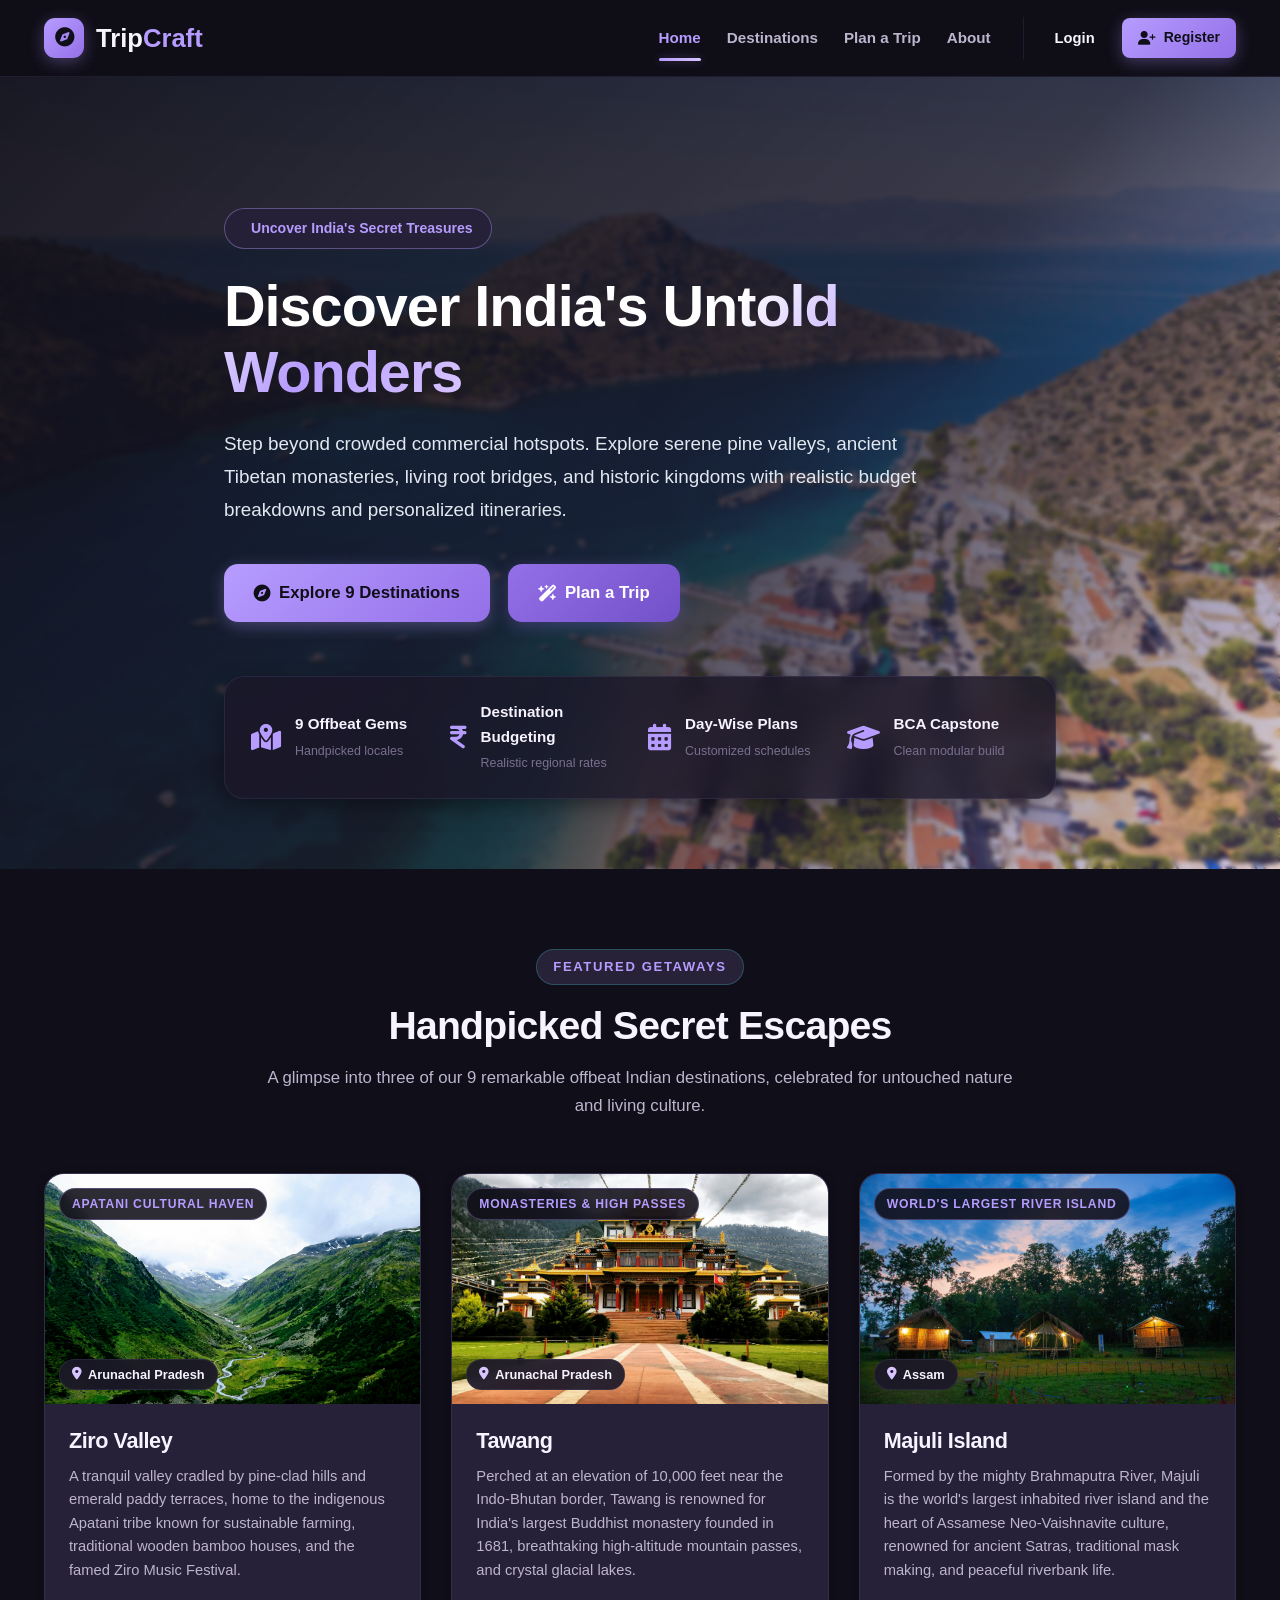
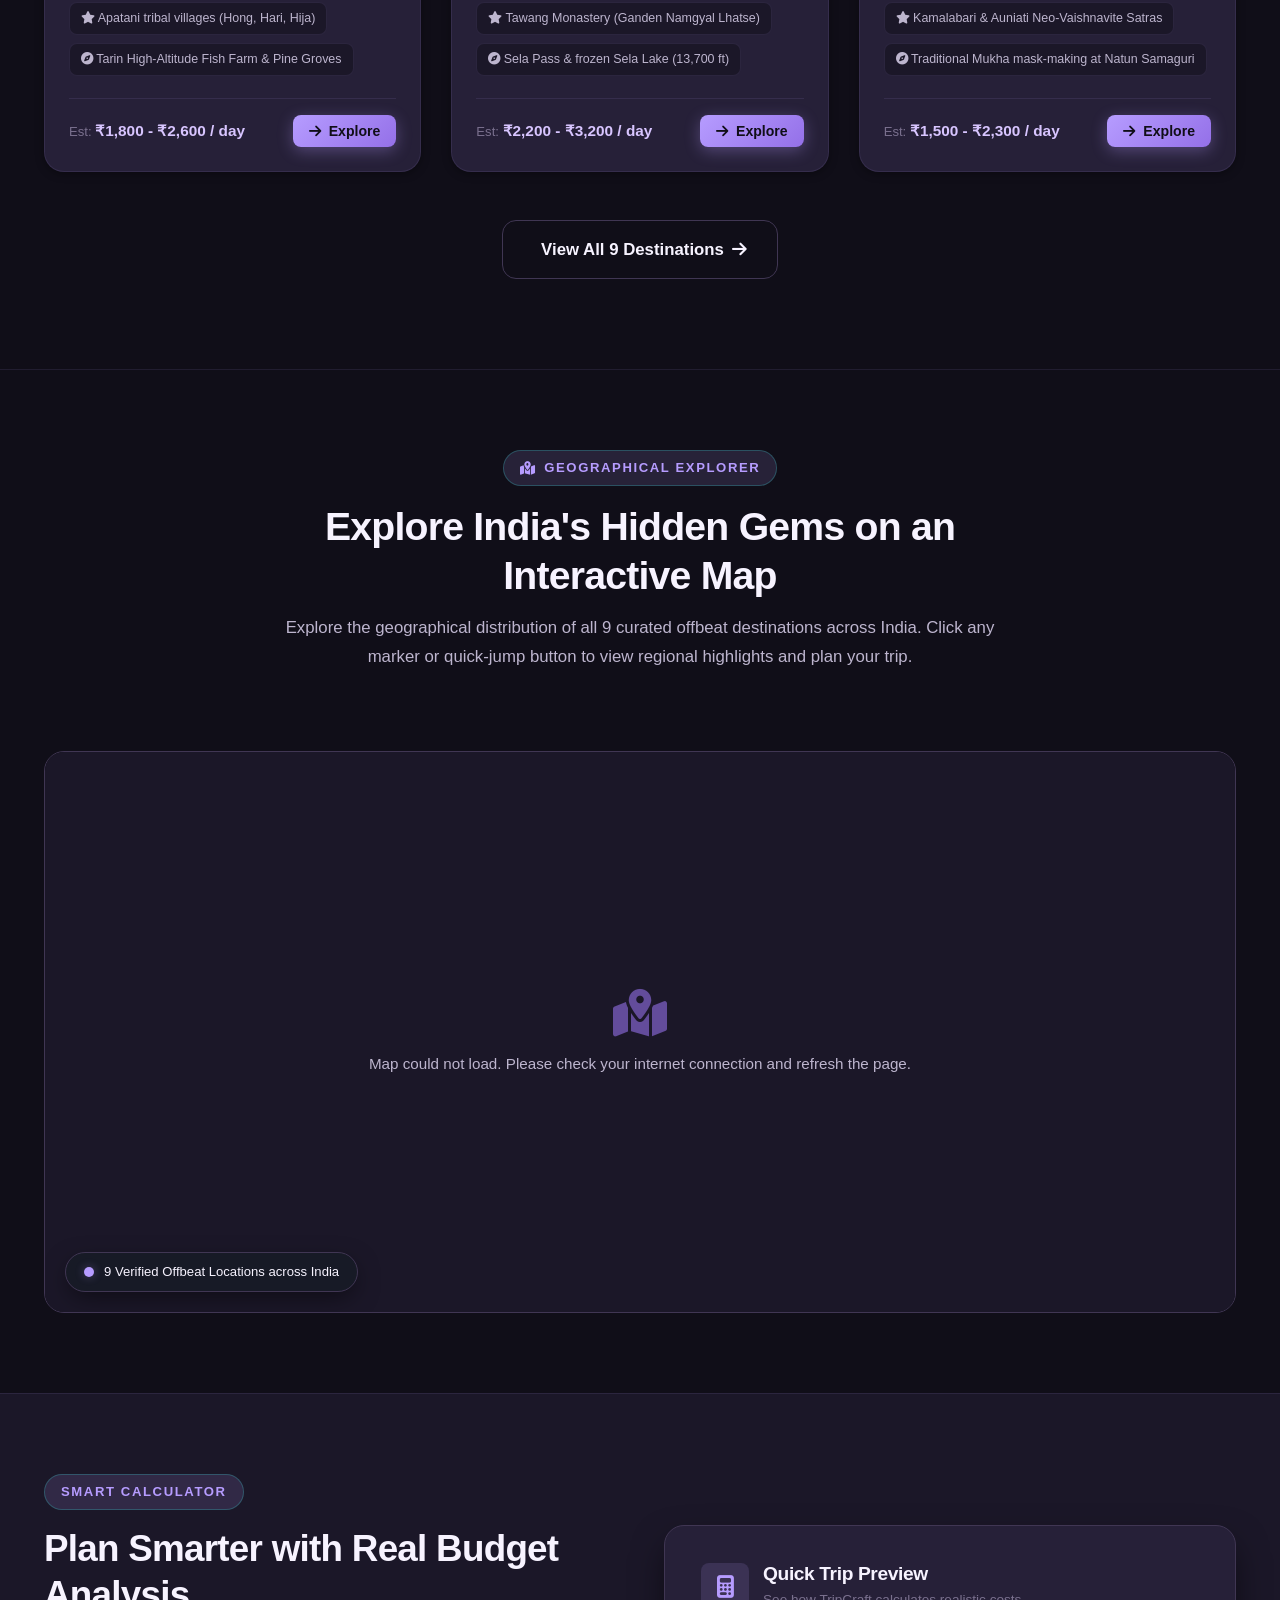
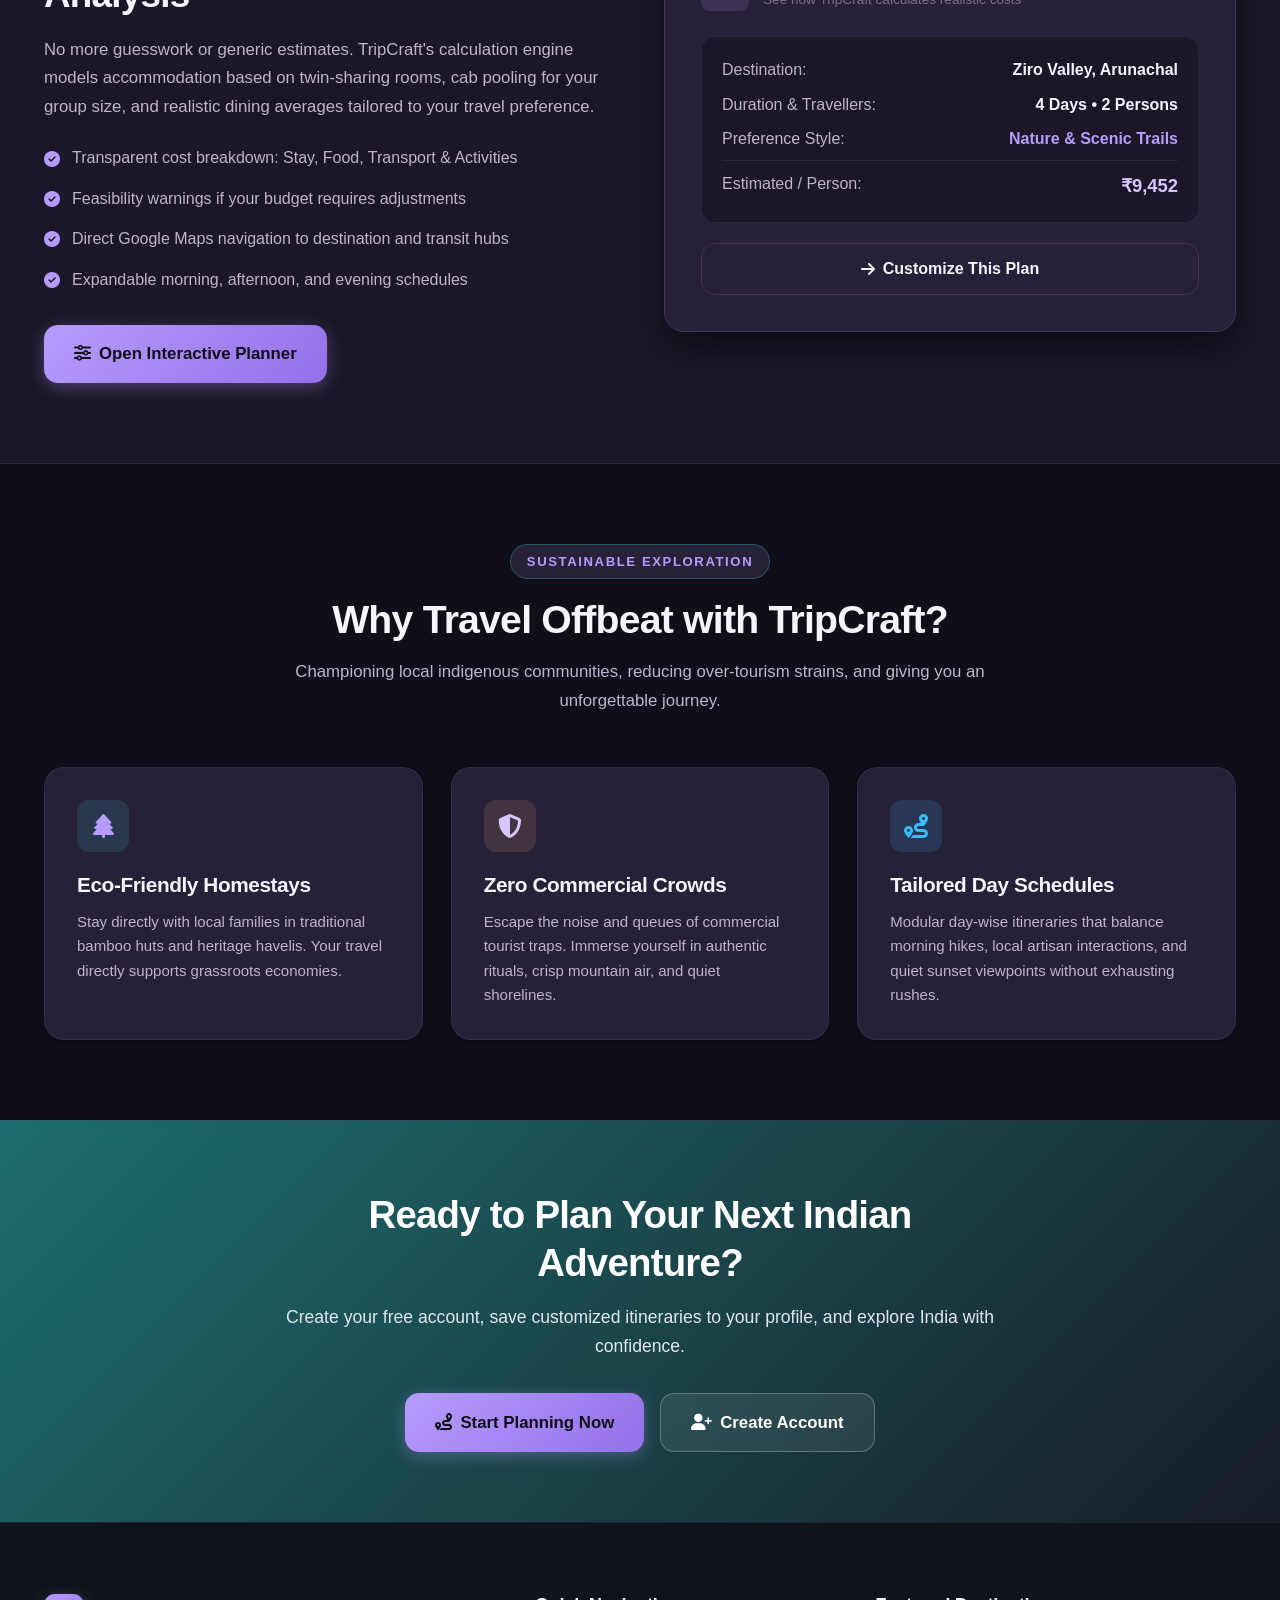
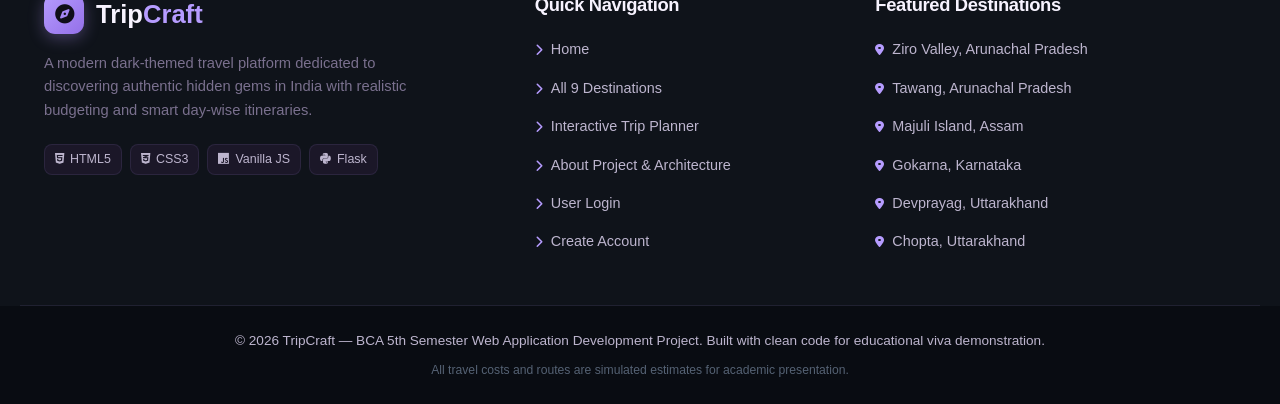
==== commit 1d608961: "Update application branding from Fernweh to TripCraft" ====
--- a/index.html
+++ b/index.html
@@ -3,8 +3,8 @@
 <head>
     <meta charset="UTF-8">
     <meta name="viewport" content="width=device-width, initial-scale=1.0">
-    <title>Fernweh — Explore India's Hidden Gems & Plan Smart Trips</title>
-    <meta name="description" content="Fernweh is a modern travel platform featuring 9 handpicked hidden destinations in India, realistic budget calculations, and personalized day-wise itineraries.">
+    <title>TripCraft — Explore India's Hidden Gems & Plan Smart Trips</title>
+    <meta name="description" content="TripCraft is a modern travel platform featuring 9 handpicked hidden destinations in India, realistic budget calculations, and personalized day-wise itineraries.">
     
     <!-- Google Fonts -->
     <link rel="preconnect" href="https://fonts.googleapis.com">
@@ -163,7 +163,7 @@
                         Plan Smarter with Real Budget Analysis
                     </h2>
                     <p style="font-size: 1.05rem; color: var(--text-secondary); margin-bottom: 24px; line-height: 1.7;">
-                        No more guesswork or generic estimates. Fernweh's calculation engine models accommodation based on twin-sharing rooms, cab pooling for your group size, and realistic dining averages tailored to your travel preference.
+                        No more guesswork or generic estimates. TripCraft's calculation engine models accommodation based on twin-sharing rooms, cab pooling for your group size, and realistic dining averages tailored to your travel preference.
                     </p>
                     <ul style="display: flex; flex-direction: column; gap: 14px; margin-bottom: 32px;">
                         <li style="display: flex; align-items: center; gap: 12px; font-weight: 500;">
@@ -191,7 +191,7 @@
                         </div>
                         <div>
                             <h4 style="font-size: 1.2rem; color: var(--text-main);">Quick Trip Preview</h4>
-                            <span style="font-size: 0.85rem; color: var(--text-muted);">See how Fernweh calculates realistic costs</span>
+                            <span style="font-size: 0.85rem; color: var(--text-muted);">See how TripCraft calculates realistic costs</span>
                         </div>
                     </div>
 
@@ -221,12 +221,12 @@
             </div>
         </section>
 
-        <!-- Why Choose Fernweh / Sustainable Travel -->
+        <!-- Why Choose TripCraft / Sustainable Travel -->
         <section style="padding: 80px 0;">
             <div class="container">
                 <div class="section-header">
                     <span class="section-tag">Sustainable Exploration</span>
-                    <h2 class="section-title">Why Travel Offbeat with Fernweh?</h2>
+                    <h2 class="section-title">Why Travel Offbeat with TripCraft?</h2>
                     <p class="section-subtitle">
                         Championing local indigenous communities, reducing over-tourism strains, and giving you an unforgettable journey.
                     </p>
@@ -327,7 +327,7 @@
 
         <div class="footer-bottom">
             <div class="container footer-bottom-content">
-                <p>© 2026 Fernweh — BCA 5th Semester Web Application Development Project. Built with clean code for educational viva demonstration.</p>
+                <p>© 2026 TripCraft — BCA 5th Semester Web Application Development Project. Built with clean code for educational viva demonstration.</p>
                 <p class="footer-disclaimer-text">All travel costs and routes are simulated estimates for academic presentation.</p>
             </div>
         </div>
--- a/style.css
+++ b/style.css
@@ -1,5 +1,5 @@
 /* ===================================================================
-   TripCraft — Premium Purple/Lavender Dark Theme Travel Platform
+   Fernweh — Premium Purple/Lavender Dark Theme Travel Platform
    CSS3 Stylesheet (Deep Black-Purple & Lavender UI/UX)
    =================================================================== */
 
@@ -553,7 +553,7 @@
     padding-bottom: 70px;
     display: flex;
     align-items: center;
-    background: url('../photo/kotor.jpg') center/cover no-repeat;
+    background: url('kotor.jpg') center/cover no-repeat;
     color: #ffffff;
 }
 
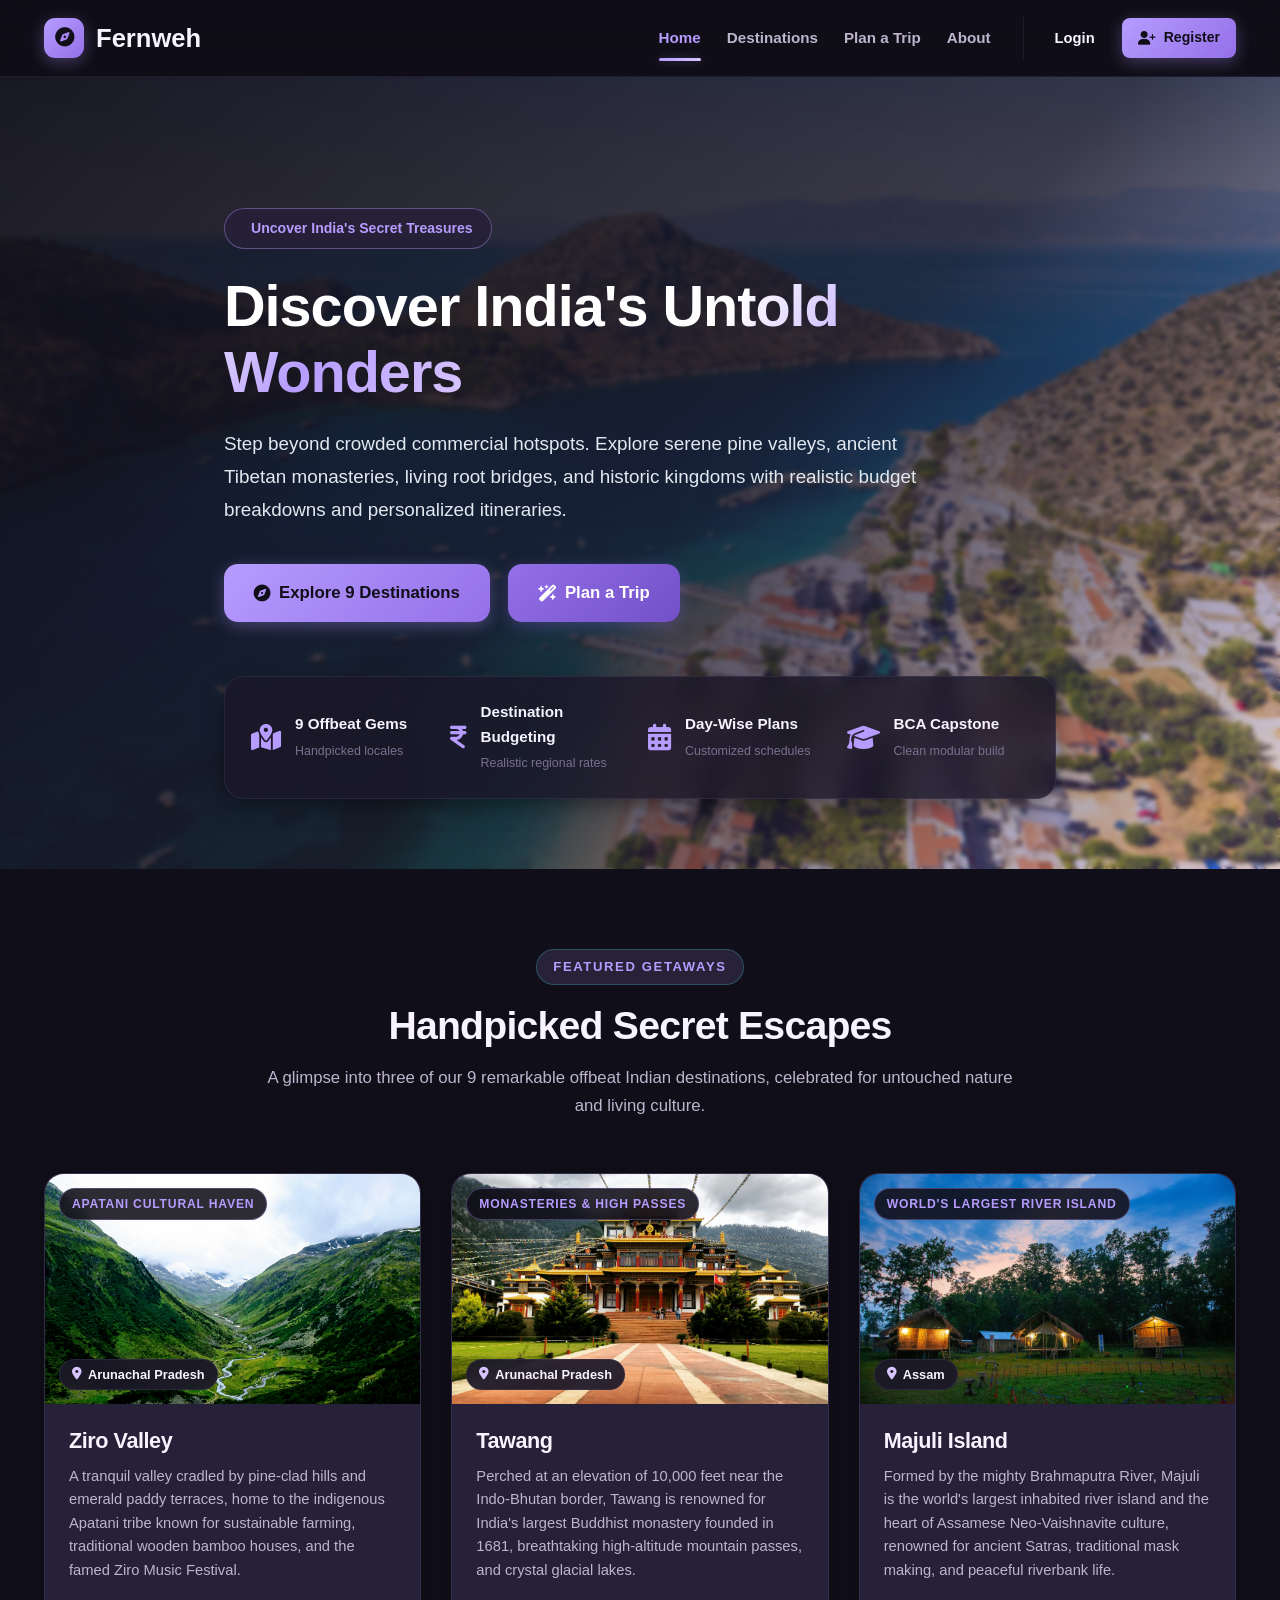
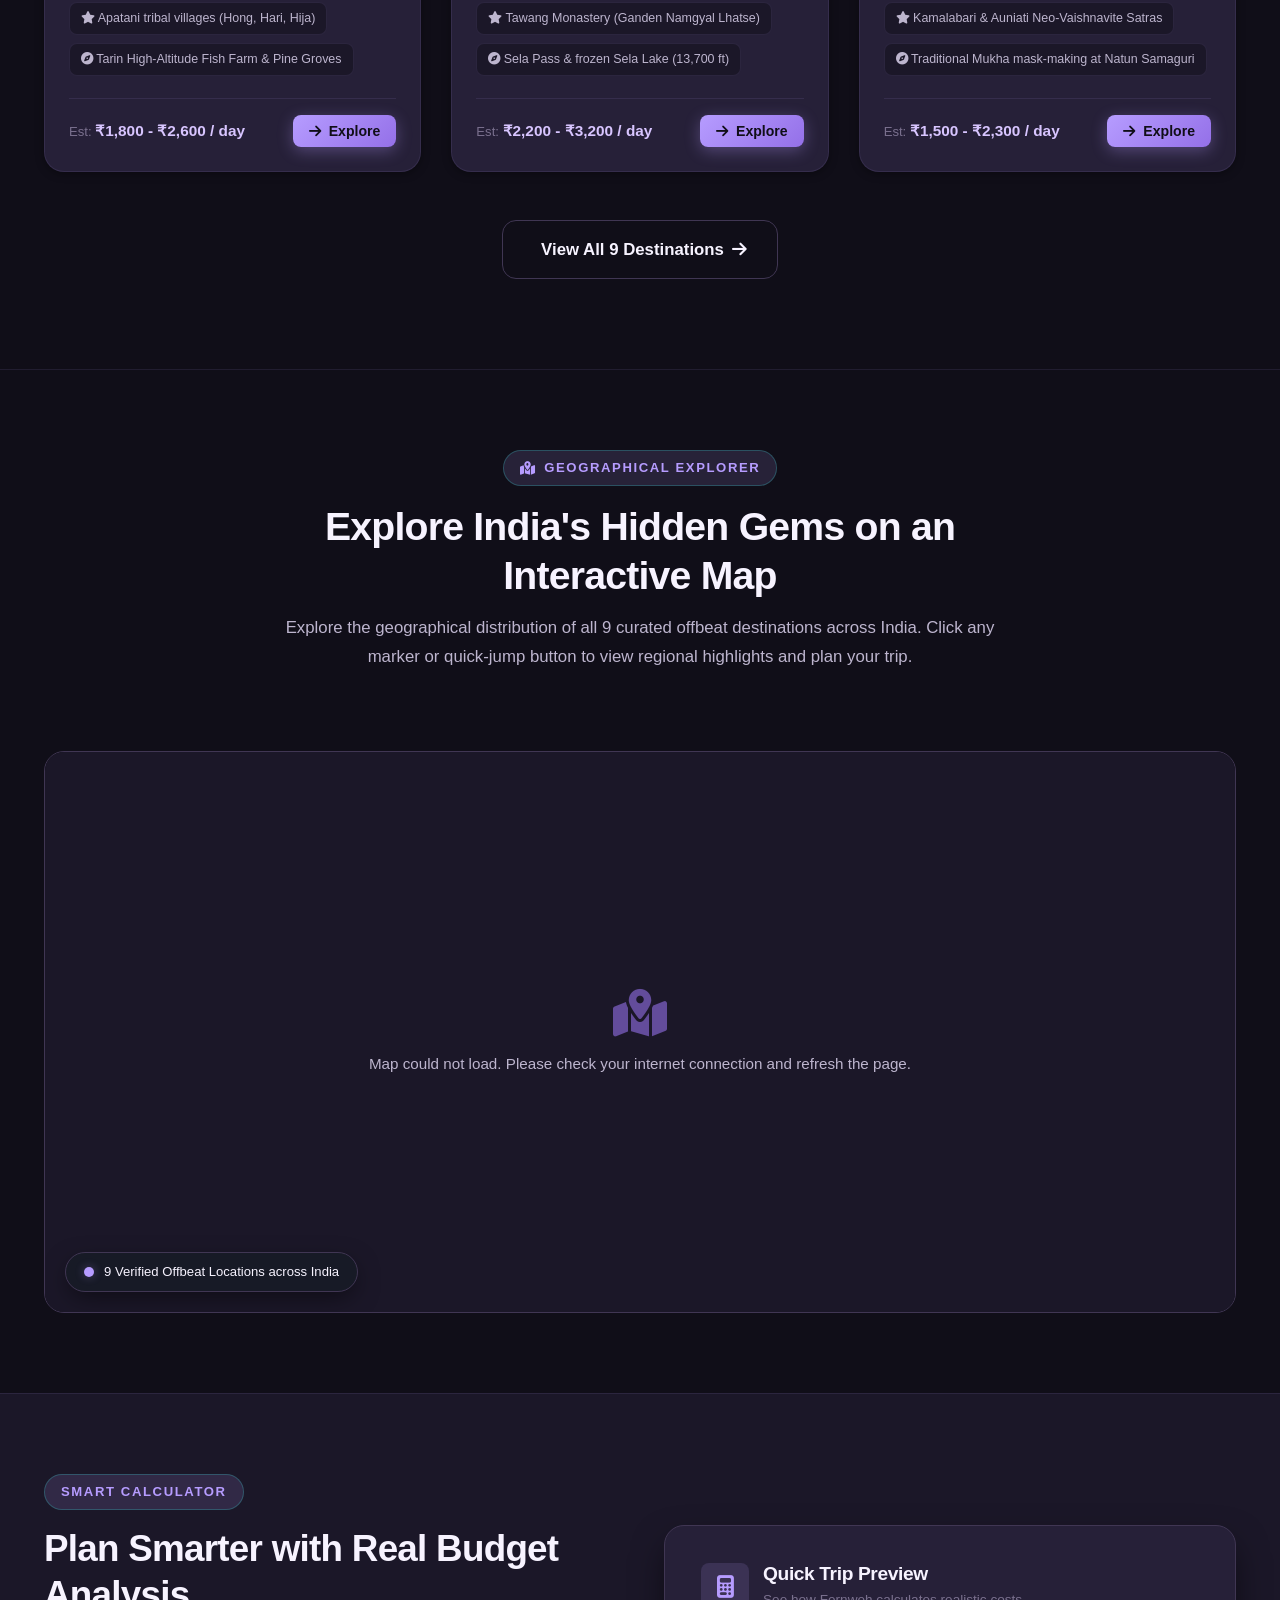
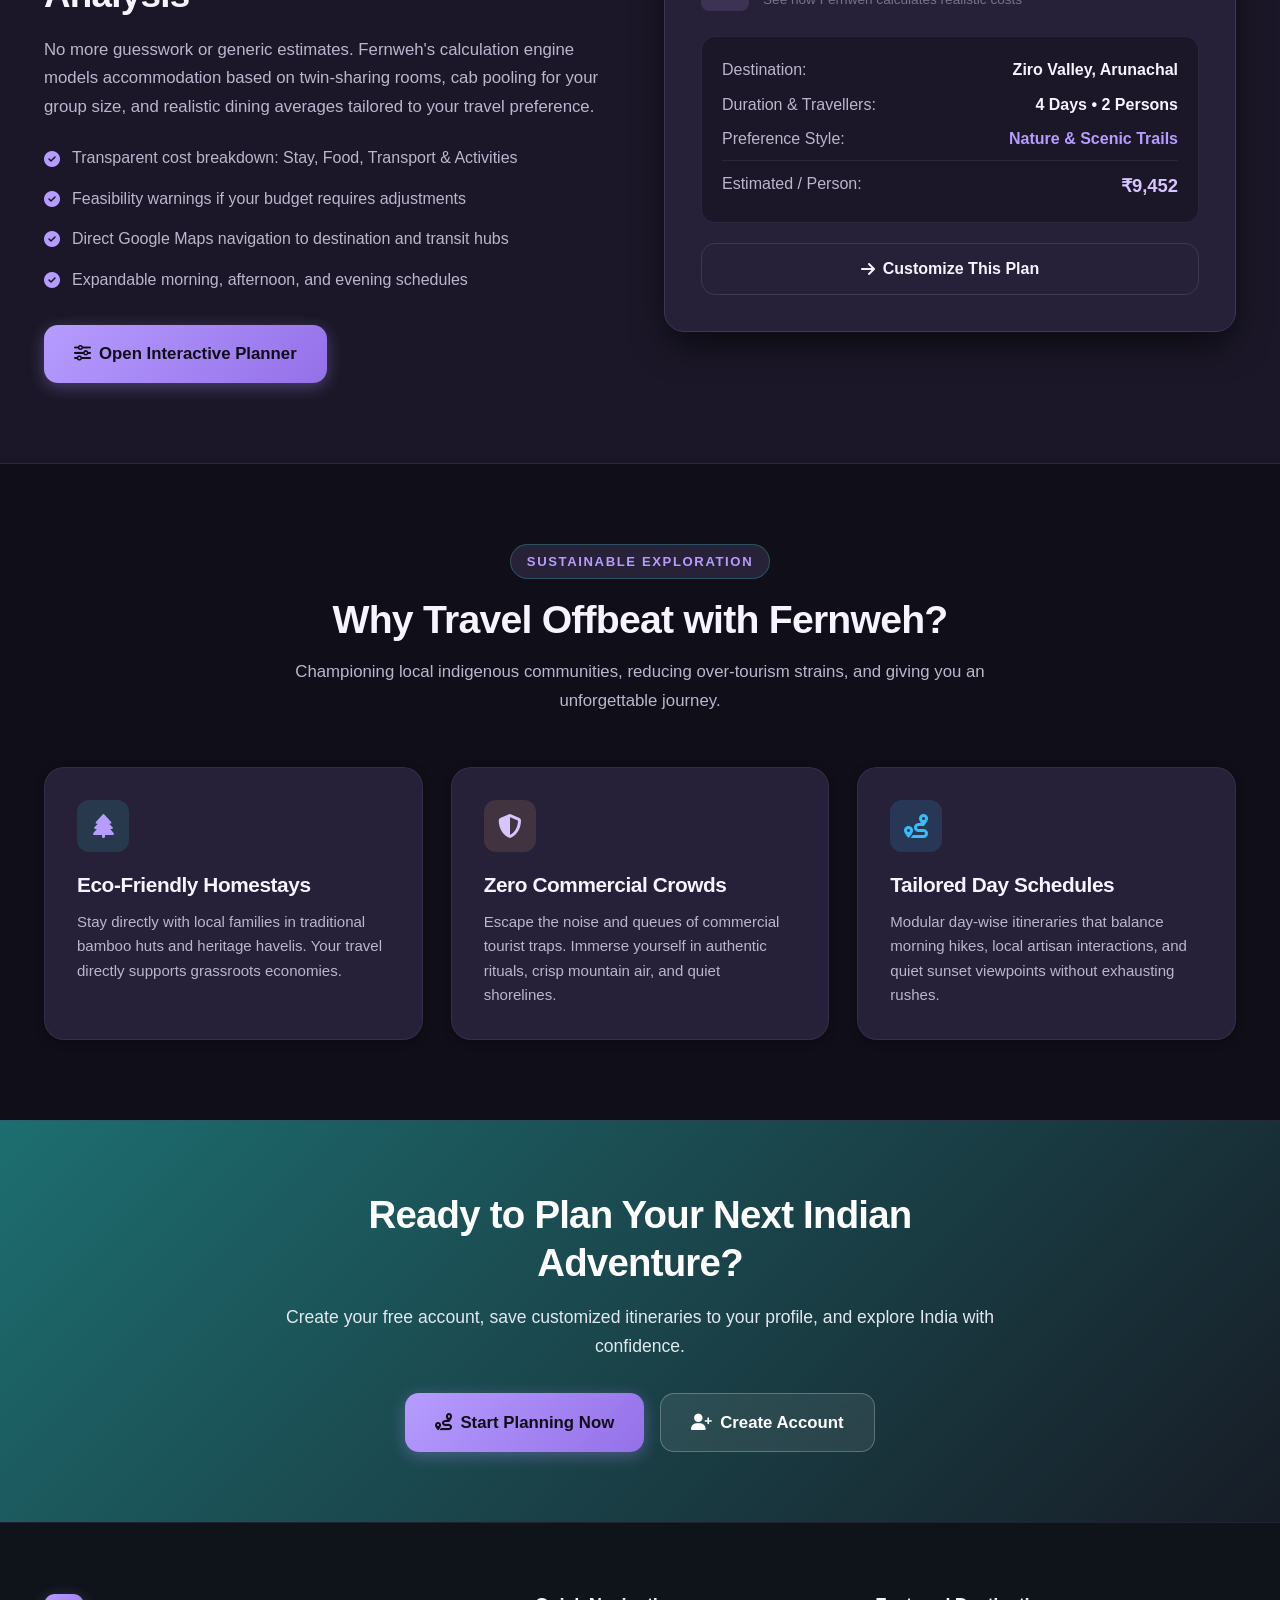
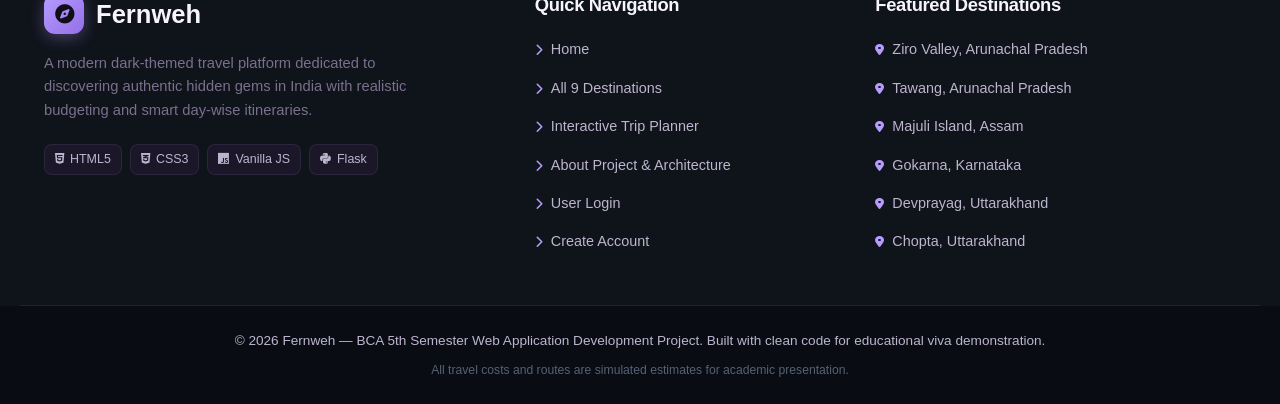
==== commit ced9f9b2: "Restore Fernweh branding across website" ====
--- a/index.html
+++ b/index.html
@@ -3,8 +3,8 @@
 <head>
     <meta charset="UTF-8">
     <meta name="viewport" content="width=device-width, initial-scale=1.0">
-    <title>TripCraft — Explore India's Hidden Gems & Plan Smart Trips</title>
-    <meta name="description" content="TripCraft is a modern travel platform featuring 9 handpicked hidden destinations in India, realistic budget calculations, and personalized day-wise itineraries.">
+    <title>Fernweh — Explore India's Hidden Gems & Plan Smart Trips</title>
+    <meta name="description" content="Fernweh is a modern travel platform featuring 9 handpicked hidden destinations in India, realistic budget calculations, and personalized day-wise itineraries.">
     
     <!-- Google Fonts -->
     <link rel="preconnect" href="https://fonts.googleapis.com">
@@ -27,7 +27,7 @@
         <div class="container navbar-container">
             <a href="index.html" class="logo">
                 <span class="logo-icon"><i class="fa-solid fa-compass"></i></span>
-                <span class="logo-text">Trip<span>Craft</span></span>
+                <span class="logo-text">Fernweh</span>
             </a>
 
             <nav class="nav-menu" id="navMenu">
@@ -163,7 +163,7 @@
                         Plan Smarter with Real Budget Analysis
                     </h2>
                     <p style="font-size: 1.05rem; color: var(--text-secondary); margin-bottom: 24px; line-height: 1.7;">
-                        No more guesswork or generic estimates. TripCraft's calculation engine models accommodation based on twin-sharing rooms, cab pooling for your group size, and realistic dining averages tailored to your travel preference.
+                        No more guesswork or generic estimates. Fernweh's calculation engine models accommodation based on twin-sharing rooms, cab pooling for your group size, and realistic dining averages tailored to your travel preference.
                     </p>
                     <ul style="display: flex; flex-direction: column; gap: 14px; margin-bottom: 32px;">
                         <li style="display: flex; align-items: center; gap: 12px; font-weight: 500;">
@@ -191,7 +191,7 @@
                         </div>
                         <div>
                             <h4 style="font-size: 1.2rem; color: var(--text-main);">Quick Trip Preview</h4>
-                            <span style="font-size: 0.85rem; color: var(--text-muted);">See how TripCraft calculates realistic costs</span>
+                            <span style="font-size: 0.85rem; color: var(--text-muted);">See how Fernweh calculates realistic costs</span>
                         </div>
                     </div>
 
@@ -221,12 +221,12 @@
             </div>
         </section>
 
-        <!-- Why Choose TripCraft / Sustainable Travel -->
+        <!-- Why Choose Fernweh / Sustainable Travel -->
         <section style="padding: 80px 0;">
             <div class="container">
                 <div class="section-header">
                     <span class="section-tag">Sustainable Exploration</span>
-                    <h2 class="section-title">Why Travel Offbeat with TripCraft?</h2>
+                    <h2 class="section-title">Why Travel Offbeat with Fernweh?</h2>
                     <p class="section-subtitle">
                         Championing local indigenous communities, reducing over-tourism strains, and giving you an unforgettable journey.
                     </p>
@@ -287,7 +287,7 @@
             <div class="footer-col brand-col">
                 <a href="index.html" class="logo footer-logo">
                     <span class="logo-icon"><i class="fa-solid fa-compass"></i></span>
-                    <span class="logo-text">Trip<span>Craft</span></span>
+                    <span class="logo-text">Fernweh</span>
                 </a>
                 <p class="footer-desc">
                     A modern dark-themed travel platform dedicated to discovering authentic hidden gems in India with realistic budgeting and smart day-wise itineraries.
@@ -327,7 +327,7 @@
 
         <div class="footer-bottom">
             <div class="container footer-bottom-content">
-                <p>© 2026 TripCraft — BCA 5th Semester Web Application Development Project. Built with clean code for educational viva demonstration.</p>
+                <p>© 2026 Fernweh — BCA 5th Semester Web Application Development Project. Built with clean code for educational viva demonstration.</p>
                 <p class="footer-disclaimer-text">All travel costs and routes are simulated estimates for academic presentation.</p>
             </div>
         </div>
